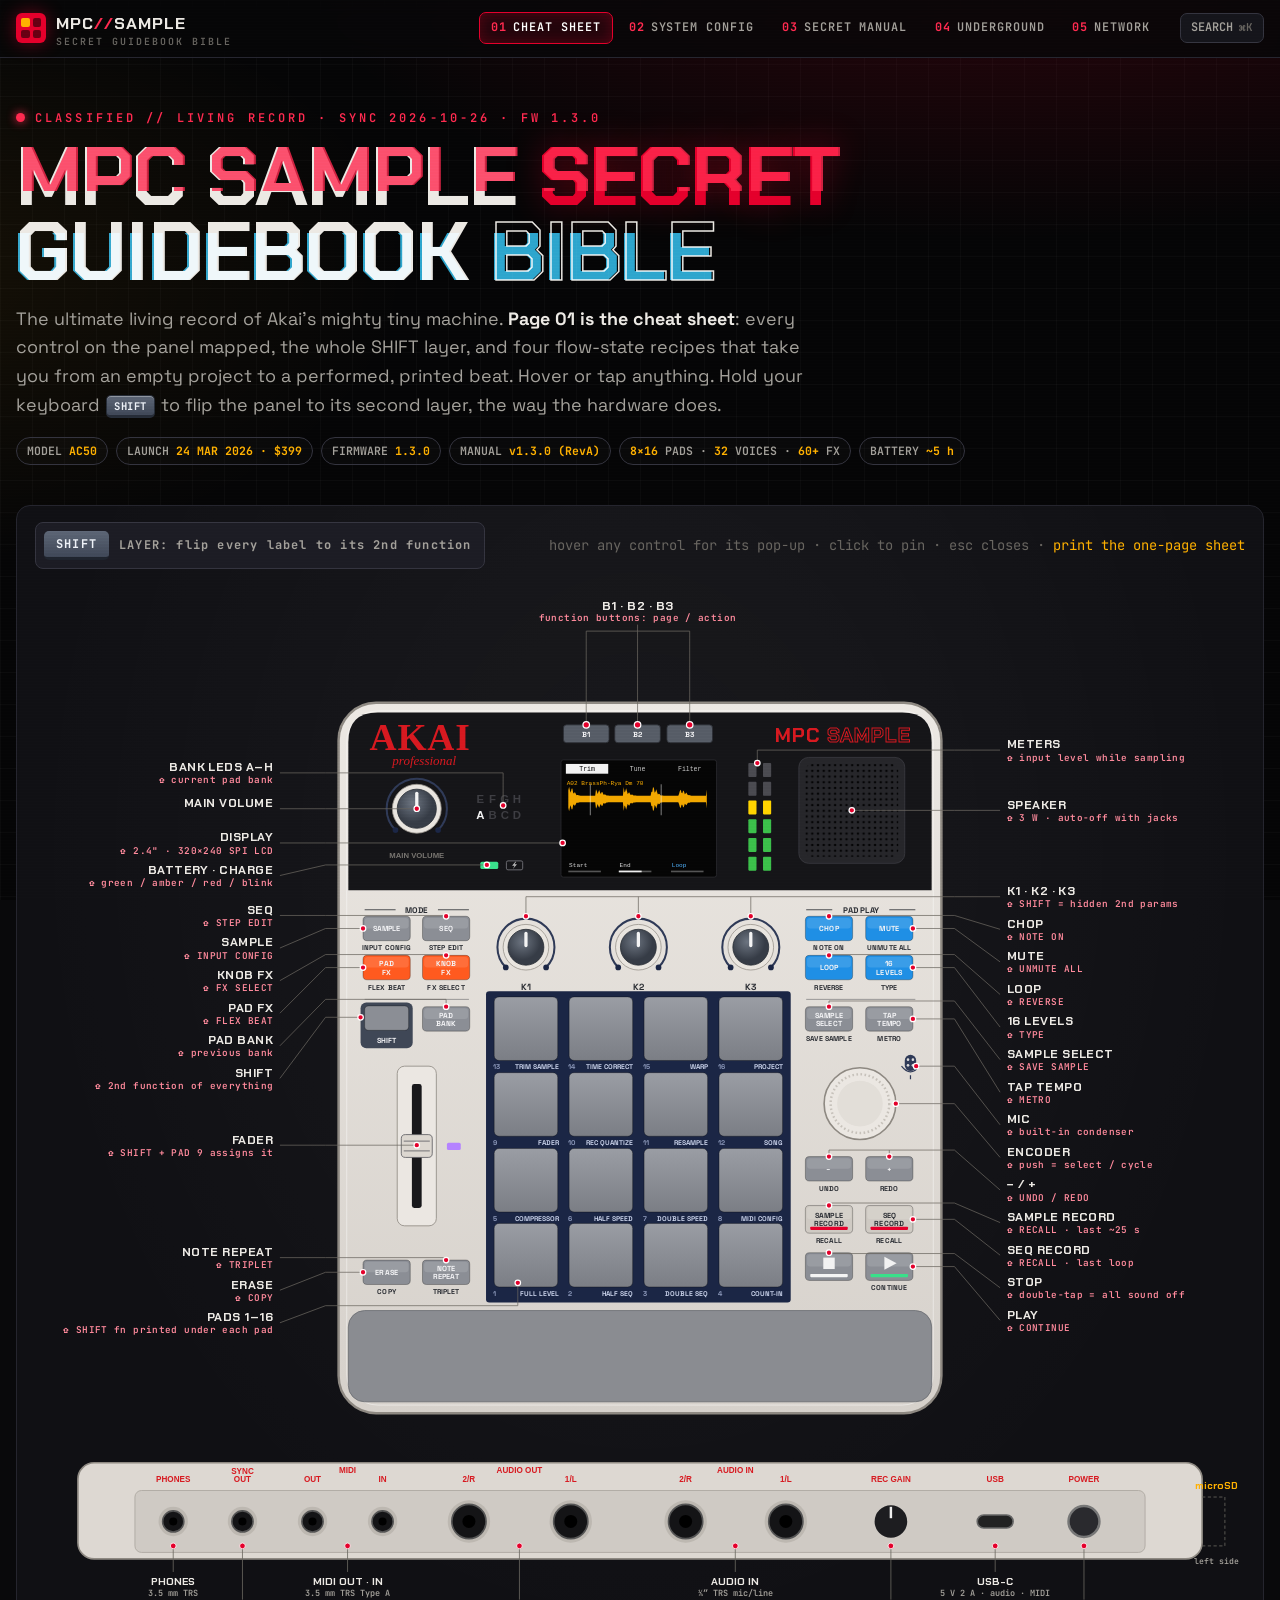
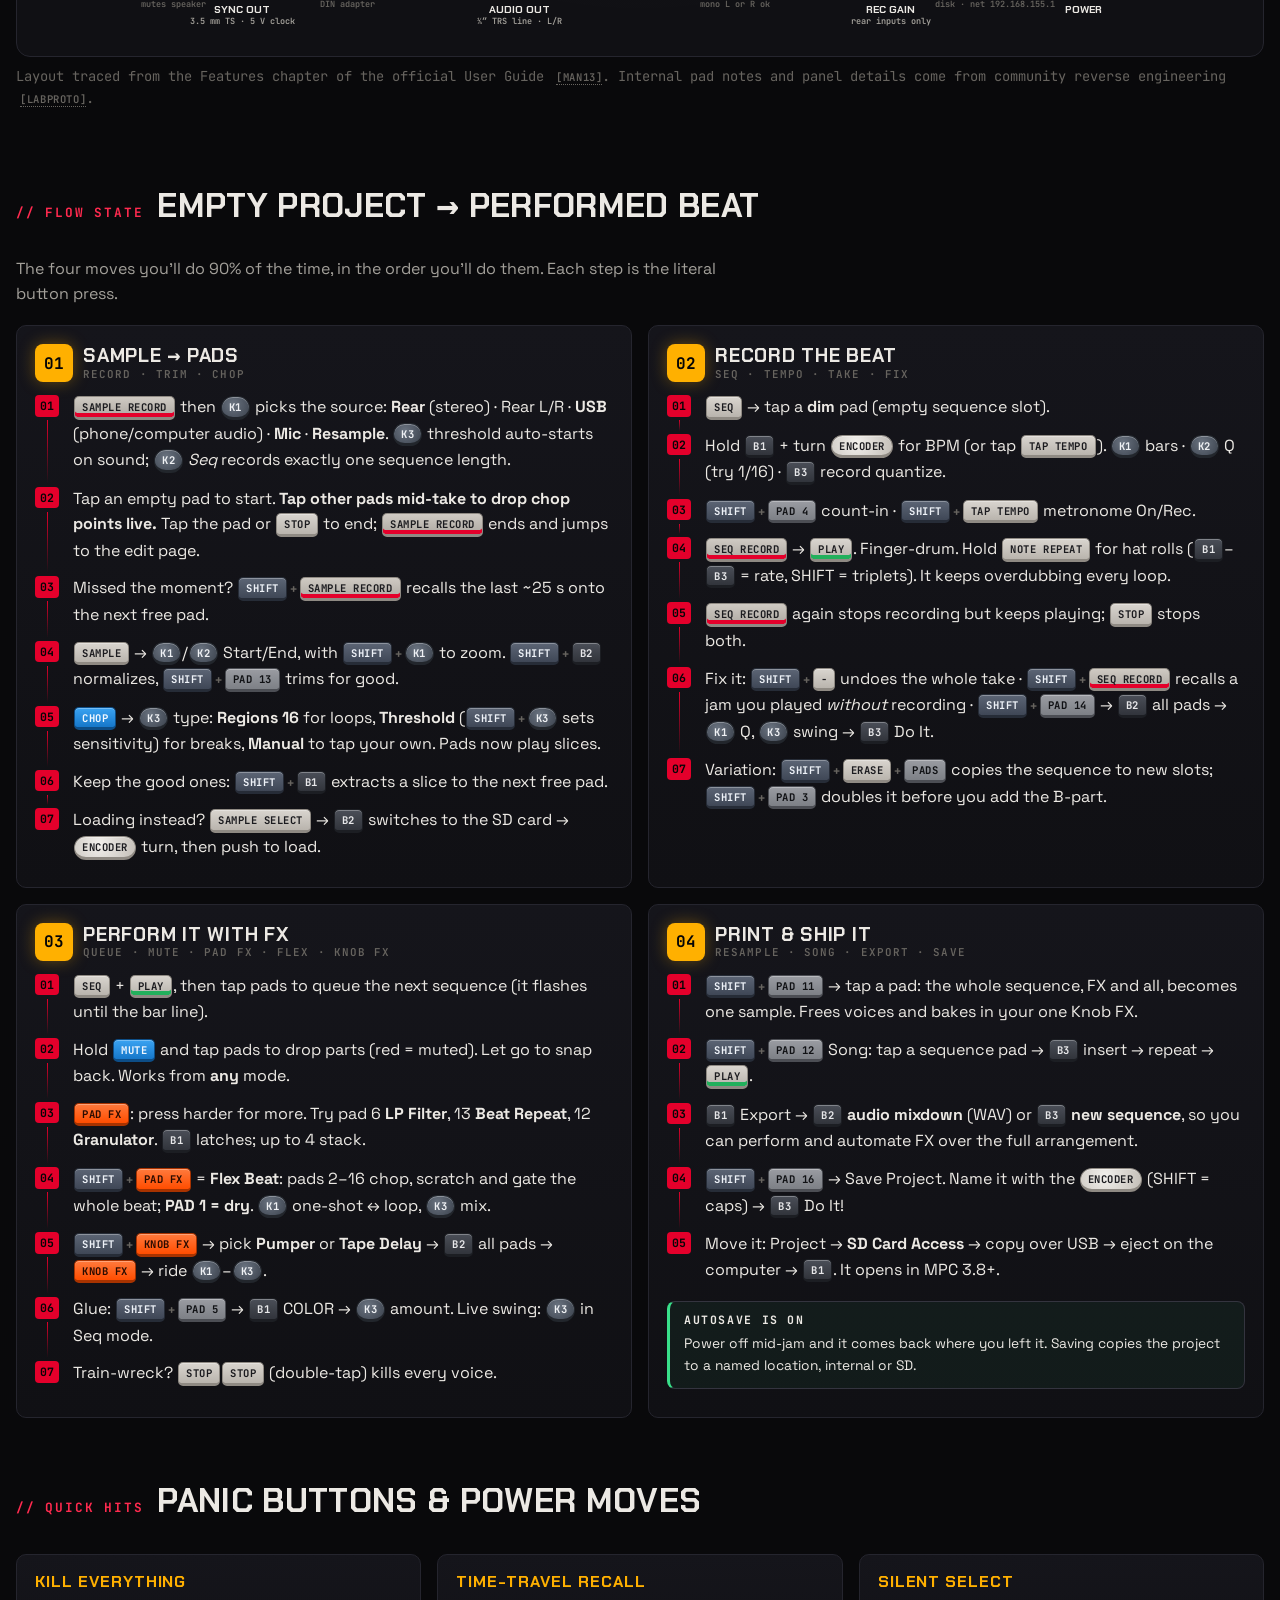
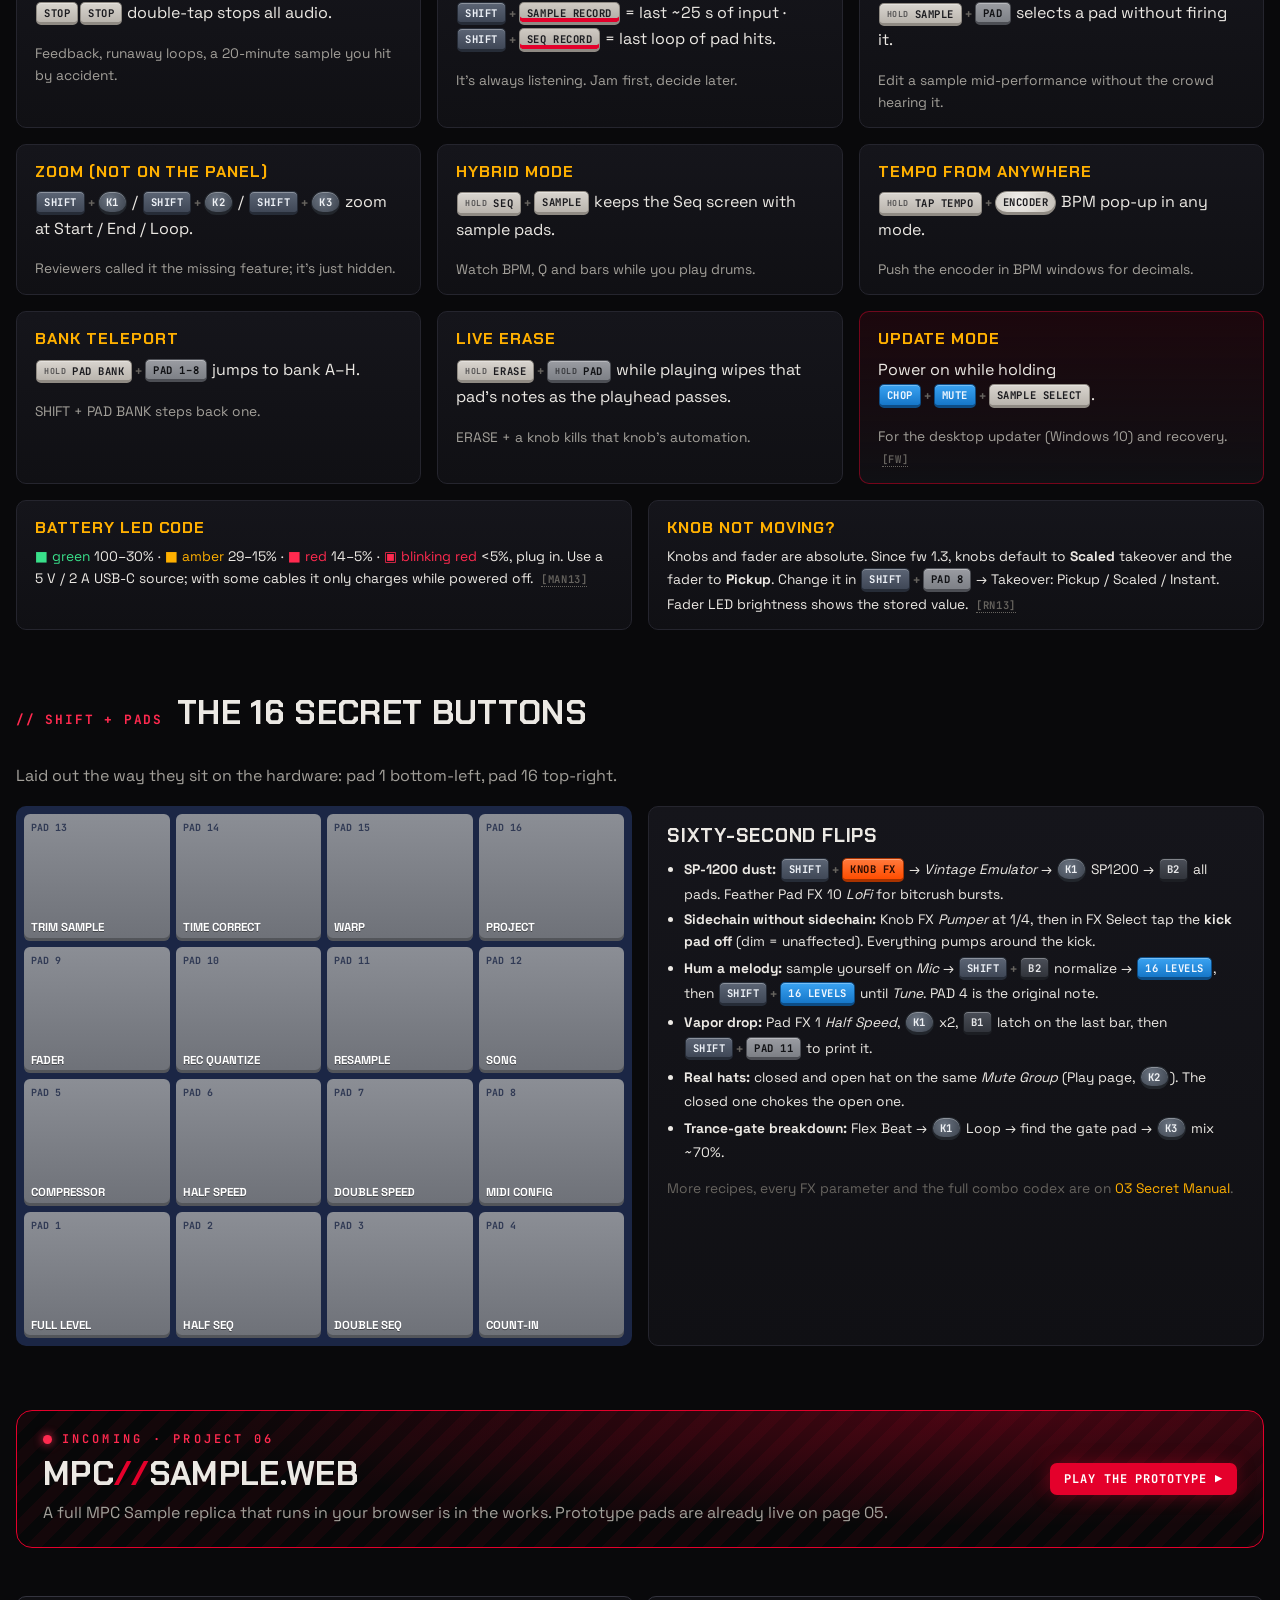
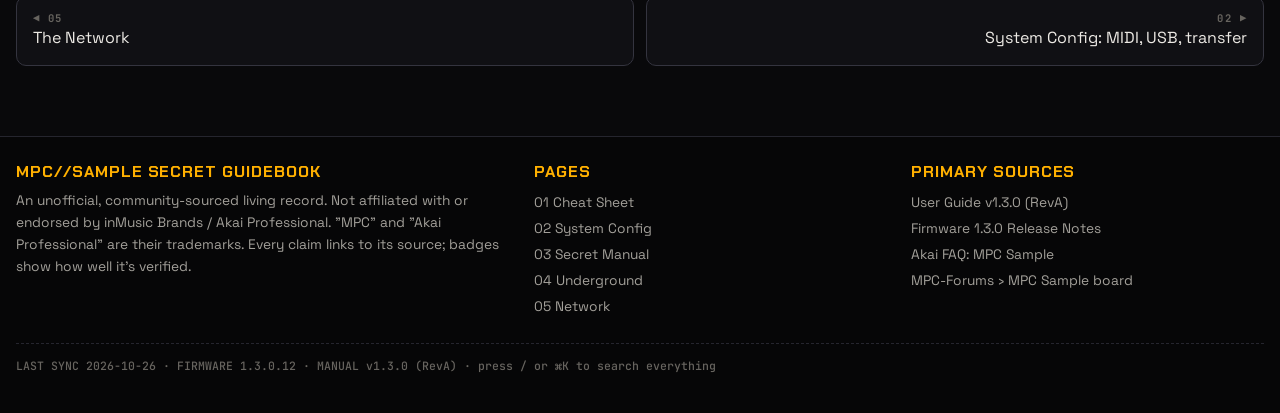
==== index.html @ 54c80c8d "MPC Sample Secret Guidebook Bible: initial publish Five-page static site (cheat sheet, system config" ====
<!doctype html>
<html lang="en">
<head>
<meta charset="utf-8">
<meta name="viewport" content="width=device-width, initial-scale=1">
<title>MPC Sample Secret Guidebook</title>
<meta name="description" content="The MPC Sample Secret Guidebook Bible: a one-page cheat sheet with every control mapped, flow-state recipes and the SHIFT layer.">
<link rel="preconnect" href="https://fonts.googleapis.com">
<link rel="preconnect" href="https://fonts.gstatic.com" crossorigin>
<link href="https://fonts.googleapis.com/css2?family=Chakra+Petch:wght@500;600;700&family=JetBrains+Mono:wght@400;500;600;700&family=Space+Grotesk:wght@400;500;600;700&display=swap" rel="stylesheet">
<link rel="stylesheet" href="assets/mpc.css">
<link rel="icon" href="data:image/svg+xml,%3Csvg xmlns='http://www.w3.org/2000/svg' viewBox='0 0 32 32'%3E%3Crect width='32' height='32' rx='6' fill='%23e4002b'/%3E%3Crect x='6' y='6' width='9' height='9' rx='2' fill='%23ffb000'/%3E%3Crect x='17' y='6' width='9' height='9' rx='2' fill='%23111'/%3E%3Crect x='6' y='17' width='9' height='9' rx='2' fill='%23111'/%3E%3Crect x='17' y='17' width='9' height='9' rx='2' fill='%23111'/%3E%3C/svg%3E">
<script src="assets/data.js" defer></script>
<script src="assets/mpc.js" defer></script>
<script src="assets/panel.js" defer></script>
</head>
<body>
<header class="topbar">
  <div class="topbar-in">
    <a class="brand" href="index.html"><span class="brand-mark"><i></i><i></i><i></i><i></i></span><span><b>MPC<span>//</span>SAMPLE</b><small>SECRET GUIDEBOOK BIBLE</small></span></a>
    <nav class="nav" aria-label="Guidebook pages">
      <a href="index.html"><b>01</b>Cheat Sheet</a>
      <a href="setup.html"><b>02</b>System Config</a>
      <a href="deep.html"><b>03</b>Secret Manual</a>
      <a href="hacks.html"><b>04</b>Underground</a>
      <a href="sources.html"><b>05</b>Network</a>
    </nav>
    <button class="tb-btn" type="button" data-open-search>SEARCH<kbd>⌘K</kbd></button>
    <button class="tb-btn menu-btn" type="button" aria-expanded="false">MENU</button>
  </div>
</header>

<main class="wrap">
  <section class="hero">
    <div class="kicker"><span class="blink"></span>CLASSIFIED // LIVING RECORD · SYNC <span data-sync="date"></span> · FW <span data-sync="fw"></span></div>
    <h1 class="title glitch" data-text="MPC SAMPLE SECRET GUIDEBOOK BIBLE">MPC Sample <span class="r">Secret</span><br>Guidebook <span class="o">Bible</span></h1>
    <p class="lede">The ultimate living record of Akai's mighty tiny machine. <strong>Page 01 is the cheat sheet</strong>: every control on the panel mapped, the whole SHIFT layer, and four flow-state recipes that take you from an empty project to a performed, printed beat. Hover or tap anything. Hold your keyboard <kbd class="k shift">SHIFT</kbd> to flip the panel to its second layer, the way the hardware does.</p>
    <div class="meta-row">
      <span class="chip">MODEL <b>AC50</b></span>
      <span class="chip">LAUNCH <b>24 MAR 2026 · $399</b></span>
      <span class="chip">FIRMWARE <b data-sync="fw"></b></span>
      <span class="chip">MANUAL <b data-sync="manual"></b></span>
      <span class="chip"><b>8×16</b> PADS · <b>32</b> VOICES · <b>60+</b> FX</span>
      <span class="chip">BATTERY <b>~5 h</b></span>
    </div>
  </section>

  <section id="panel" class="section" style="padding-top:12px" data-search="Top panel diagram">
    <div class="panel-shell">
      <div class="panel-tools">
        <button class="shift-toggle" id="shift-toggle" type="button" aria-pressed="false"><span class="cap">SHIFT</span>LAYER: flip every label to its 2nd function</button>
        <span class="faint small mono">hover any control for its pop-up · click to pin · esc closes · <a href="#" onclick="window.print();return false;">print the one-page sheet</a></span>
      </div>
      <div class="panel-stage" id="panel-stage">
        <div id="panel-host" aria-live="off"></div>
        <div class="panel-pop" id="panel-pop" role="dialog" aria-label="Control details" aria-hidden="true"></div>
      </div>
      <div id="rear" data-search="Rear panel jacks">
        <div id="rear-host"></div>
      </div>
    </div>
    <p class="faint small mono" style="margin-top:8px">Layout traced from the Features chapter of the official User Guide <a class="src" data-s="man13"></a>. Internal pad notes and panel details come from community reverse engineering <a class="src" data-s="labproto"></a>.</p>
  </section>

  <section id="flow" class="section">
    <div class="section-head"><span class="idx">// FLOW STATE</span><h2 data-decrypt>Empty project → performed beat</h2>
      <p>The four moves you'll do 90% of the time, in the order you'll do them. Each step is the literal button press.</p></div>
    <div class="grid g2">
      <article class="card rv">
        <div class="recipe-head"><span class="glyph">01</span><div><h3>Sample → pads</h3><small>RECORD · TRIM · CHOP</small></div></div>
        <ol class="flow">
          <li><kbd class="k">SAMPLE RECORD</kbd> then <kbd class="k">K1</kbd> picks the source: <b>Rear</b> (stereo) · Rear L/R · <b>USB</b> (phone/computer audio) · <b>Mic</b> · <b>Resample</b>. <kbd class="k">K3</kbd> threshold auto-starts on sound; <kbd class="k">K2</kbd> <i>Seq</i> records exactly one sequence length.</li>
          <li>Tap an empty pad to start. <b>Tap other pads mid-take to drop chop points live.</b> Tap the pad or <kbd class="k">STOP</kbd> to end; <kbd class="k">SAMPLE RECORD</kbd> ends and jumps to the edit page.</li>
          <li>Missed the moment? <span data-keys="SHIFT + SAMPLE RECORD"></span> recalls the last ~25 s onto the next free pad.</li>
          <li><kbd class="k">SAMPLE</kbd> → <kbd class="k">K1</kbd>/<kbd class="k">K2</kbd> Start/End, with <span data-keys="SHIFT + K1"></span> to zoom. <span data-keys="SHIFT + B2"></span> normalizes, <span data-keys="SHIFT + PAD 13"></span> trims for good.</li>
          <li><kbd class="k">CHOP</kbd> → <kbd class="k">K3</kbd> type: <b>Regions 16</b> for loops, <b>Threshold</b> (<span data-keys="SHIFT + K3"></span> sets sensitivity) for breaks, <b>Manual</b> to tap your own. Pads now play slices.</li>
          <li>Keep the good ones: <span data-keys="SHIFT + B1"></span> extracts a slice to the next free pad.</li>
          <li>Loading instead? <kbd class="k">SAMPLE SELECT</kbd> → <kbd class="k">B2</kbd> switches to the SD card → <kbd class="k">ENCODER</kbd> turn, then push to load.</li>
        </ol>
      </article>
      <article class="card rv">
        <div class="recipe-head"><span class="glyph">02</span><div><h3>Record the beat</h3><small>SEQ · TEMPO · TAKE · FIX</small></div></div>
        <ol class="flow">
          <li><kbd class="k">SEQ</kbd> → tap a <b>dim</b> pad (empty sequence slot).</li>
          <li>Hold <kbd class="k">B1</kbd> + turn <kbd class="k">ENCODER</kbd> for BPM (or tap <kbd class="k">TAP TEMPO</kbd>). <kbd class="k">K1</kbd> bars · <kbd class="k">K2</kbd> Q (try 1/16) · <kbd class="k">B3</kbd> record quantize.</li>
          <li><span data-keys="SHIFT + PAD 4"></span> count-in · <span data-keys="SHIFT + TAP TEMPO"></span> metronome On/Rec.</li>
          <li><kbd class="k">SEQ RECORD</kbd> → <kbd class="k">PLAY</kbd>. Finger-drum. Hold <kbd class="k">NOTE REPEAT</kbd> for hat rolls (<kbd class="k">B1</kbd>–<kbd class="k">B3</kbd> = rate, SHIFT = triplets). It keeps overdubbing every loop.</li>
          <li><kbd class="k">SEQ RECORD</kbd> again stops recording but keeps playing; <kbd class="k">STOP</kbd> stops both.</li>
          <li>Fix it: <span data-keys="SHIFT + −"></span> undoes the whole take · <span data-keys="SHIFT + SEQ RECORD"></span> recalls a jam you played <i>without</i> recording · <span data-keys="SHIFT + PAD 14"></span> → <kbd class="k">B2</kbd> all pads → <kbd class="k">K1</kbd> Q, <kbd class="k">K3</kbd> swing → <kbd class="k">B3</kbd> Do It.</li>
          <li>Variation: <span data-keys="SHIFT + ERASE + PADS"></span> copies the sequence to new slots; <span data-keys="SHIFT + PAD 3"></span> doubles it before you add the B-part.</li>
        </ol>
      </article>
      <article class="card rv">
        <div class="recipe-head"><span class="glyph">03</span><div><h3>Perform it with FX</h3><small>QUEUE · MUTE · PAD FX · FLEX · KNOB FX</small></div></div>
        <ol class="flow">
          <li><kbd class="k">SEQ</kbd> + <kbd class="k">PLAY</kbd>, then tap pads to queue the next sequence (it flashes until the bar line).</li>
          <li>Hold <kbd class="k">MUTE</kbd> and tap pads to drop parts (red = muted). Let go to snap back. Works from <b>any</b> mode.</li>
          <li><kbd class="k">PAD FX</kbd>: press harder for more. Try pad 6 <b>LP Filter</b>, 13 <b>Beat Repeat</b>, 12 <b>Granulator</b>. <kbd class="k">B1</kbd> latches; up to 4 stack.</li>
          <li><span data-keys="SHIFT + PAD FX"></span> = <b>Flex Beat</b>: pads 2–16 chop, scratch and gate the whole beat; <b>PAD 1 = dry</b>. <kbd class="k">K1</kbd> one-shot ↔ loop, <kbd class="k">K3</kbd> mix.</li>
          <li><span data-keys="SHIFT + KNOB FX"></span> → pick <b>Pumper</b> or <b>Tape Delay</b> → <kbd class="k">B2</kbd> all pads → <kbd class="k">KNOB FX</kbd> → ride <kbd class="k">K1</kbd>–<kbd class="k">K3</kbd>.</li>
          <li>Glue: <span data-keys="SHIFT + PAD 5"></span> → <kbd class="k">B1</kbd> COLOR → <kbd class="k">K3</kbd> amount. Live swing: <kbd class="k">K3</kbd> in Seq mode.</li>
          <li>Train-wreck? <kbd class="k">STOP</kbd><kbd class="k">STOP</kbd> (double-tap) kills every voice.</li>
        </ol>
      </article>
      <article class="card rv">
        <div class="recipe-head"><span class="glyph">04</span><div><h3>Print &amp; ship it</h3><small>RESAMPLE · SONG · EXPORT · SAVE</small></div></div>
        <ol class="flow">
          <li><span data-keys="SHIFT + PAD 11"></span> → tap a pad: the whole sequence, FX and all, becomes one sample. Frees voices and bakes in your one Knob FX.</li>
          <li><span data-keys="SHIFT + PAD 12"></span> Song: tap a sequence pad → <kbd class="k">B3</kbd> insert → repeat → <kbd class="k">PLAY</kbd>.</li>
          <li><kbd class="k">B1</kbd> Export → <kbd class="k">B2</kbd> <b>audio mixdown</b> (WAV) or <kbd class="k">B3</kbd> <b>new sequence</b>, so you can perform and automate FX over the full arrangement.</li>
          <li><span data-keys="SHIFT + PAD 16"></span> → Save Project. Name it with the <kbd class="k">ENCODER</kbd> (SHIFT = caps) → <kbd class="k">B3</kbd> Do It!</li>
          <li>Move it: Project → <b>SD Card Access</b> → copy over USB → eject on the computer → <kbd class="k">B1</kbd>. It opens in MPC 3.8+.</li>
        </ol>
        <div class="callout ok small" style="margin-top:6px"><b>Autosave is on</b>Power off mid-jam and it comes back where you left it. Saving copies the project to a named location, internal or SD.</div>
      </article>
    </div>
  </section>

  <section id="quick" class="section">
    <div class="section-head"><span class="idx">// QUICK HITS</span><h2 data-decrypt>Panic buttons &amp; power moves</h2></div>
    <div class="grid g3">
      <div class="card rv"><h4>Kill everything</h4><p><kbd class="k">STOP</kbd><kbd class="k">STOP</kbd> double-tap stops all audio.</p><p class="small muted">Feedback, runaway loops, a 20-minute sample you hit by accident.</p></div>
      <div class="card rv"><h4>Time-travel recall</h4><p><span data-keys="SHIFT + SAMPLE RECORD"></span> = last ~25 s of input · <span data-keys="SHIFT + SEQ RECORD"></span> = last loop of pad hits.</p><p class="small muted">It's always listening. Jam first, decide later.</p></div>
      <div class="card rv"><h4>Silent select</h4><p><span data-keys="hold:SAMPLE + PAD"></span> selects a pad without firing it.</p><p class="small muted">Edit a sample mid-performance without the crowd hearing it.</p></div>
      <div class="card rv"><h4>Zoom (not on the panel)</h4><p><span data-keys="SHIFT + K1"></span> / <span data-keys="SHIFT + K2"></span> / <span data-keys="SHIFT + K3"></span> zoom at Start / End / Loop.</p><p class="small muted">Reviewers called it the missing feature; it's just hidden.</p></div>
      <div class="card rv"><h4>Hybrid mode</h4><p><span data-keys="hold:SEQ + SAMPLE"></span> keeps the Seq screen with sample pads.</p><p class="small muted">Watch BPM, Q and bars while you play drums.</p></div>
      <div class="card rv"><h4>Tempo from anywhere</h4><p><span data-keys="hold:TAP TEMPO + ENCODER"></span> BPM pop-up in any mode.</p><p class="small muted">Push the encoder in BPM windows for decimals.</p></div>
      <div class="card rv"><h4>Bank teleport</h4><p><span data-keys="hold:PAD BANK + PAD 1–8"></span> jumps to bank A–H.</p><p class="small muted">SHIFT + PAD BANK steps back one.</p></div>
      <div class="card rv"><h4>Live erase</h4><p><span data-keys="hold:ERASE + hold:PAD"></span> while playing wipes that pad's notes as the playhead passes.</p><p class="small muted">ERASE + a knob kills that knob's automation.</p></div>
      <div class="card rv red"><h4>Update mode</h4><p>Power on while holding <span data-keys="CHOP + MUTE + SAMPLE SELECT"></span>.</p><p class="small muted">For the desktop updater (Windows 10) and recovery. <a class="src" data-s="fw"></a></p></div>
    </div>
    <div class="grid g2" style="margin-top:16px">
      <div class="card rv">
        <h4>Battery LED code</h4>
        <p class="small"><span style="color:var(--green)">■ green</span> 100–30% · <span style="color:var(--amber)">■ amber</span> 29–15% · <span style="color:var(--red-2)">■ red</span> 14–5% · <span style="color:var(--red-2)">▣ blinking red</span> &lt;5%, plug in. Use a 5 V / 2 A USB-C source; with some cables it only charges while powered off. <a class="src" data-s="man13"></a></p>
      </div>
      <div class="card rv">
        <h4>Knob not moving?</h4>
        <p class="small">Knobs and fader are absolute. Since fw 1.3, knobs default to <b>Scaled</b> takeover and the fader to <b>Pickup</b>. Change it in <span data-keys="SHIFT + PAD 8"></span> → Takeover: Pickup / Scaled / Instant. Fader LED brightness shows the stored value. <a class="src" data-s="rn13"></a></p>
      </div>
    </div>
  </section>

  <section id="shiftpads" class="section">
    <div class="section-head"><span class="idx">// SHIFT + PADS</span><h2 data-decrypt>The 16 secret buttons</h2><p>Laid out the way they sit on the hardware: pad 1 bottom-left, pad 16 top-right.</p></div>
    <div class="grid g2">
      <div class="padgrid rv" id="shiftgrid"></div>
      <div class="card rv">
        <h3>Sixty-second flips</h3>
        <ul class="small">
          <li><b>SP-1200 dust:</b> <span data-keys="SHIFT + KNOB FX"></span> → <i>Vintage Emulator</i> → <kbd class="k">K1</kbd> SP1200 → <kbd class="k">B2</kbd> all pads. Feather Pad FX 10 <i>LoFi</i> for bitcrush bursts.</li>
          <li><b>Sidechain without sidechain:</b> Knob FX <i>Pumper</i> at 1/4, then in FX Select tap the <b>kick pad off</b> (dim = unaffected). Everything pumps around the kick.</li>
          <li><b>Hum a melody:</b> sample yourself on <i>Mic</i> → <span data-keys="SHIFT + B2"></span> normalize → <kbd class="k">16 LEVELS</kbd>, then <span data-keys="SHIFT + 16 LEVELS"></span> until <i>Tune</i>. PAD 4 is the original note.</li>
          <li><b>Vapor drop:</b> Pad FX 1 <i>Half Speed</i>, <kbd class="k">K1</kbd> x2, <kbd class="k">B1</kbd> latch on the last bar, then <span data-keys="SHIFT + PAD 11"></span> to print it.</li>
          <li><b>Real hats:</b> closed and open hat on the same <i>Mute Group</i> (Play page, <kbd class="k">K2</kbd>). The closed one chokes the open one.</li>
          <li><b>Trance-gate breakdown:</b> Flex Beat → <kbd class="k">K1</kbd> Loop → find the gate pad → <kbd class="k">K3</kbd> mix ~70%.</li>
        </ul>
        <p class="small faint">More recipes, every FX parameter and the full combo codex are on <a href="deep.html">03 Secret Manual</a>.</p>
      </div>
    </div>
  </section>

  <section class="section no-print" id="replica">
    <a class="teaser" href="sources.html#teaser" style="display:block;color:inherit;text-shadow:none">
      <div class="teaser-in" style="grid-template-columns:minmax(0,1fr) auto;padding:22px 26px">
        <div>
          <div class="kicker"><span class="blink"></span>INCOMING · PROJECT 06</div>
          <h2 style="margin:10px 0 6px">MPC<span style="color:var(--red)">//</span>SAMPLE.WEB</h2>
          <p class="muted" style="margin:0">A full MPC Sample replica that runs in your browser is in the works. Prototype pads are already live on page 05.</p>
        </div>
        <span class="btn">Play the prototype ▶</span>
      </div>
    </a>
  </section>

  <nav class="pager no-print" aria-label="Next page">
    <a href="sources.html"><small>◀ 05</small>The Network</a>
    <a class="next" href="setup.html"><small>02 ▶</small>System Config: MIDI, USB, transfer</a>
  </nav>
</main>

<footer class="foot">
  <div class="foot-in">
    <div><h4>MPC//SAMPLE SECRET GUIDEBOOK</h4><p>An unofficial, community-sourced living record. Not affiliated with or endorsed by inMusic Brands / Akai Professional. "MPC" and "Akai Professional" are their trademarks. Every claim links to its source; badges show how well it's verified.</p></div>
    <div><h4>Pages</h4><a href="index.html">01 Cheat Sheet</a><a href="setup.html">02 System Config</a><a href="deep.html">03 Secret Manual</a><a href="hacks.html">04 Underground</a><a href="sources.html">05 Network</a></div>
    <div><h4>Primary sources</h4><a data-href="man13"></a><a data-href="rn13"></a><a data-href="faq"></a><a data-href="forum"></a></div>
    <div class="fine">LAST SYNC <span data-sync="date"></span> · FIRMWARE <span data-sync="build"></span> · MANUAL <span data-sync="manual"></span> · press / or ⌘K to search everything</div>
  </div>
</footer>
<script>
  document.addEventListener("DOMContentLoaded", function () {
    var g = document.getElementById("shiftgrid"), order = [13,14,15,16,9,10,11,12,5,6,7,8,1,2,3,4];
    g.innerHTML = order.map(function (n) { return "<div><b>PAD " + n + "</b><span>" + MPC.SHIFT_PADS[n - 1] + "</span></div>"; }).join("");
  });
</script>
</body>
</html>
---- assets/mpc.css ----
/* MPC SAMPLE // SECRET GUIDEBOOK BIBLE — shared design system
   darkweb terminal x Akai red / pad amber. No build step. */

:root {
  --void: #050506;
  --bg: #09090b;
  --panel: #101014;
  --panel-2: #15151b;
  --panel-3: #1c1c24;
  --line: #25252e;
  --line-2: #34343f;
  --ink: #ece9e4;
  --ink-dim: #a3a09a;
  --ink-faint: #67645f;
  --red: #e4002b;
  --red-2: #ff2a4f;
  --red-glow: rgba(228, 0, 43, .42);
  --amber: #ffb000;
  --amber-glow: rgba(255, 176, 0, .35);
  --orange: #ff5a1f;
  --blue: #1f8fe5;
  --green: #39e08a;
  --violet: #b583ff;
  --chassis: #e3dfda;
  --chassis-2: #cfcac4;
  --navy: #1b2645;
  --mono: "JetBrains Mono", ui-monospace, "SF Mono", Menlo, Consolas, monospace;
  --sans: "Space Grotesk", system-ui, -apple-system, "Segoe UI", sans-serif;
  --display: "Chakra Petch", "Space Grotesk", system-ui, sans-serif;
  --radius: 10px;
  --max: 1440px;
  color-scheme: dark;
}

* { box-sizing: border-box; }
html { scroll-behavior: smooth; scroll-padding-top: 84px; }
body {
  margin: 0;
  background: var(--bg);
  color: var(--ink);
  font: 16px/1.6 var(--sans);
  -webkit-font-smoothing: antialiased;
  overflow-x: hidden;
}
body::before { /* red bloom + grid */
  content: ""; position: fixed; inset: 0; z-index: -2; pointer-events: none;
  background:
    radial-gradient(1200px 520px at 78% -8%, rgba(228,0,43,.18), transparent 60%),
    radial-gradient(900px 500px at -10% 30%, rgba(255,176,0,.07), transparent 60%),
    linear-gradient(rgba(255,255,255,.025) 1px, transparent 1px) 0 0/ 100% 32px,
    linear-gradient(90deg, rgba(255,255,255,.025) 1px, transparent 1px) 0 0/ 32px 100%,
    var(--void);
}
body::after { /* CRT scanlines */
  content: ""; position: fixed; inset: 0; z-index: 90; pointer-events: none;
  background: repeating-linear-gradient(to bottom, rgba(255,255,255,.028) 0 1px, transparent 1px 3px);
  mix-blend-mode: overlay;
}
::selection { background: var(--red); color: #fff; }
a { color: var(--amber); text-decoration: none; }
a:hover { color: #fff; text-shadow: 0 0 12px var(--amber-glow); }
img, svg { max-width: 100%; }
code, kbd, pre, samp { font-family: var(--mono); }
code { font-size: .88em; background: rgba(255,255,255,.06); border: 1px solid var(--line); padding: .05em .4em; border-radius: 5px; color: #ffd27a; }
h1, h2, h3, h4 { font-family: var(--display); line-height: 1.15; margin: 0 0 .5em; letter-spacing: .01em; }
h2 { font-size: clamp(1.6rem, 2.6vw, 2.3rem); text-transform: uppercase; }
h3 { font-size: 1.2rem; text-transform: uppercase; letter-spacing: .04em; }
h4 { font-size: 1rem; color: var(--amber); text-transform: uppercase; letter-spacing: .06em; }
p { margin: 0 0 1em; }
ul, ol { padding-left: 1.2em; margin: 0 0 1em; }
li { margin: .25em 0; }
hr { border: 0; border-top: 1px dashed var(--line-2); margin: 2.5rem 0; }
.sr-only { position: absolute; width: 1px; height: 1px; overflow: hidden; clip: rect(0 0 0 0); white-space: nowrap; }

/* ---------- top bar ---------- */
.topbar {
  position: sticky; top: 0; z-index: 50;
  background: rgba(7,7,9,.86); backdrop-filter: blur(10px) saturate(140%);
  border-bottom: 1px solid var(--line);
}
.topbar-in { max-width: var(--max); margin: 0 auto; display: flex; align-items: center; gap: 18px; padding: 10px 16px; }
.brand { display: flex; align-items: center; gap: 10px; color: var(--ink); white-space: nowrap; }
.brand:hover { color: var(--ink); text-shadow: none; }
.brand-mark { width: 30px; height: 30px; border-radius: 6px; background: var(--red); display: grid; grid-template: repeat(2,1fr)/repeat(2,1fr); gap: 3px; padding: 5px; box-shadow: 0 0 18px var(--red-glow); }
.brand-mark i { background: rgba(0,0,0,.55); border-radius: 2px; }
.brand-mark i:nth-child(1) { background: var(--amber); }
.brand b { font-family: var(--display); font-size: 1.05rem; letter-spacing: .06em; }
.brand b span { color: var(--red-2); }
.brand small { display: block; font: 600 .62rem/1 var(--mono); color: var(--ink-faint); letter-spacing: .2em; }
.nav { display: flex; gap: 4px; margin-left: auto; }
.nav a {
  font: 600 .74rem/1 var(--mono); letter-spacing: .08em; text-transform: uppercase;
  color: var(--ink-dim); padding: 9px 11px; border: 1px solid transparent; border-radius: 7px;
}
.nav a b { color: var(--red-2); margin-right: 6px; }
.nav a:hover { color: var(--ink); border-color: var(--line-2); text-shadow: none; }
.nav a[aria-current="page"] { color: #fff; border-color: var(--red); background: rgba(228,0,43,.12); box-shadow: inset 0 0 14px rgba(228,0,43,.25); }
.tb-btn {
  font: 600 .74rem/1 var(--mono); color: var(--ink-dim); background: var(--panel-2);
  border: 1px solid var(--line-2); border-radius: 7px; padding: 8px 10px; cursor: pointer; white-space: nowrap;
}
.tb-btn:hover { color: #fff; border-color: var(--amber); }
.tb-btn kbd { font-size: .68rem; color: var(--ink-faint); margin-left: 6px; }
.menu-btn { display: none; }

/* ---------- layout ---------- */
.wrap { max-width: var(--max); margin: 0 auto; padding: 0 16px; }
.section { padding: 56px 0 8px; }
.section-head { display: flex; align-items: baseline; gap: 14px; flex-wrap: wrap; margin-bottom: 18px; }
.section-head .idx { font: 700 .8rem/1 var(--mono); color: var(--red-2); letter-spacing: .14em; }
.section-head p { color: var(--ink-dim); margin: 0; flex-basis: 100%; max-width: 75ch; }
.grid { display: grid; gap: 16px; }
.g2 { grid-template-columns: repeat(2, minmax(0,1fr)); }
.g3 { grid-template-columns: repeat(3, minmax(0,1fr)); }
.g4 { grid-template-columns: repeat(4, minmax(0,1fr)); }
.with-toc { display: grid; grid-template-columns: 230px minmax(0,1fr); gap: 32px; }
.toc { position: sticky; top: 84px; align-self: start; max-height: calc(100vh - 100px); overflow: auto; padding: 14px 0; border-right: 1px solid var(--line); }
.toc b { font: 700 .7rem/1 var(--mono); color: var(--ink-faint); letter-spacing: .18em; display: block; margin: 0 0 10px; }
.toc a { display: block; font: 500 .8rem/1.3 var(--mono); color: var(--ink-dim); padding: 6px 12px 6px 0; border-left: 2px solid transparent; padding-left: 10px; }
.toc a:hover, .toc a.on { color: var(--amber); border-left-color: var(--amber); text-shadow: none; }

/* ---------- hero ---------- */
.hero { padding: 54px 0 28px; position: relative; }
.kicker { font: 600 .75rem/1 var(--mono); letter-spacing: .26em; color: var(--red-2); text-transform: uppercase; display: flex; gap: 10px; align-items: center; flex-wrap: wrap; }
.kicker .blink { width: 9px; height: 9px; background: var(--red-2); border-radius: 50%; box-shadow: 0 0 10px var(--red-2); animation: blink 1.2s steps(2) infinite; }
@keyframes blink { 50% { opacity: .15; } }
.title {
  font-family: var(--display); font-weight: 700; text-transform: uppercase;
  font-size: clamp(2.3rem, 6.4vw, 5.6rem); line-height: .92; margin: 16px 0 14px; letter-spacing: -.01em;
  position: relative; display: inline-block;
}
.title .r { color: var(--red); text-shadow: 0 0 34px var(--red-glow); }
.title .o { -webkit-text-stroke: 1.5px var(--ink); color: transparent; }
.glitch { position: relative; }
.glitch::before, .glitch::after {
  content: attr(data-text); position: absolute; inset: 0; pointer-events: none; opacity: .8;
}
.glitch::before { color: var(--red-2); transform: translate(2px,0); clip-path: inset(0 0 66% 0); animation: gl1 4.2s infinite steps(1); }
.glitch::after { color: #3cf; transform: translate(-2px,0); clip-path: inset(62% 0 0 0); animation: gl2 3.7s infinite steps(1); mix-blend-mode: screen; }
@keyframes gl1 { 0%,92%,100% { transform: translate(0); clip-path: inset(0 0 100% 0); } 93% { transform: translate(3px,-1px); clip-path: inset(10% 0 60% 0); } 95% { transform: translate(-3px,1px); clip-path: inset(40% 0 30% 0); } 97% { transform: translate(2px,0); clip-path: inset(70% 0 5% 0); } }
@keyframes gl2 { 0%,88%,100% { transform: translate(0); clip-path: inset(100% 0 0 0); } 89% { transform: translate(-3px,1px); clip-path: inset(55% 0 20% 0); } 91% { transform: translate(3px,-2px); clip-path: inset(5% 0 75% 0); } }
.lede { font-size: clamp(1.02rem, 1.4vw, 1.2rem); color: var(--ink-dim); max-width: 72ch; }
.lede strong { color: var(--ink); }
.meta-row { display: flex; flex-wrap: wrap; gap: 8px; margin-top: 18px; }
.chip { font: 600 .72rem/1 var(--mono); padding: 7px 10px; border-radius: 999px; border: 1px solid var(--line-2); color: var(--ink-dim); background: rgba(255,255,255,.02); }
.chip b { color: var(--amber); font-weight: 700; }

/* ---------- cards / terminal ---------- */
.card {
  background: linear-gradient(180deg, var(--panel-2), var(--panel));
  border: 1px solid var(--line); border-radius: var(--radius); padding: 18px 18px 14px; position: relative; min-width: 0;
}
.card::before { content: ""; position: absolute; left: -1px; top: 14px; bottom: 14px; width: 2px; background: var(--red); opacity: 0; transition: opacity .2s; }
.card:hover::before { opacity: 1; }
.card h3 { display: flex; align-items: center; gap: 10px; flex-wrap: wrap; }
.card .num { font: 700 .7rem/1 var(--mono); color: var(--void); background: var(--amber); padding: 4px 6px; border-radius: 4px; }
.card p:last-child, .card ul:last-child, .card ol:last-child { margin-bottom: 0; }
.card.red { border-color: rgba(228,0,43,.45); background: linear-gradient(180deg, rgba(228,0,43,.09), var(--panel)); }
.card.amber { border-color: rgba(255,176,0,.35); }
.card.green { border-color: rgba(57,224,138,.35); }
.muted { color: var(--ink-dim); }
.faint { color: var(--ink-faint); }
.small { font-size: .86rem; }
.mono { font-family: var(--mono); }

.term { background: #050607; border: 1px solid var(--line-2); border-radius: var(--radius); overflow: hidden; box-shadow: 0 0 0 1px rgba(57,224,138,.05), 0 20px 50px rgba(0,0,0,.45); }
.term-bar { display: flex; align-items: center; gap: 6px; padding: 8px 12px; background: #0e0f12; border-bottom: 1px solid var(--line); font: 600 .7rem/1 var(--mono); color: var(--ink-faint); letter-spacing: .1em; }
.term-bar i { width: 10px; height: 10px; border-radius: 50%; background: #2a2a32; }
.term-bar i:first-child { background: var(--red); }
.term-bar span { margin-left: 8px; }
.term pre { margin: 0; border: 0; border-radius: 0; background: transparent; }

pre {
  position: relative; background: #060708; border: 1px solid var(--line); border-radius: 8px;
  padding: 14px 16px; overflow: auto; font-size: .82rem; line-height: 1.55; color: #c7f5d8; margin: 0 0 1em;
}
pre .c { color: var(--ink-faint); }
pre .p { color: var(--red-2); user-select: none; }
.copy {
  position: absolute; top: 8px; right: 8px; font: 600 .66rem/1 var(--mono); letter-spacing: .1em;
  background: var(--panel-3); color: var(--ink-dim); border: 1px solid var(--line-2); border-radius: 6px; padding: 6px 8px; cursor: pointer; opacity: .75;
}
.copy:hover { opacity: 1; color: #fff; border-color: var(--green); }
.copy.ok { color: var(--green); border-color: var(--green); }

/* ---------- badges & sources ---------- */
.badge { display: inline-flex; align-items: center; gap: 5px; font: 700 .6rem/1 var(--mono); letter-spacing: .12em; text-transform: uppercase; padding: 4px 7px; border-radius: 4px; border: 1px solid; vertical-align: middle; white-space: nowrap; }
.b-official { color: var(--amber); border-color: rgba(255,176,0,.5); background: rgba(255,176,0,.08); }
.b-verified { color: var(--green); border-color: rgba(57,224,138,.5); background: rgba(57,224,138,.08); }
.b-community { color: #7cc4ff; border-color: rgba(124,196,255,.45); background: rgba(31,143,229,.1); }
.b-experimental { color: var(--red-2); border-color: rgba(255,42,79,.55); background: rgba(228,0,43,.1); }
.b-conflict { color: var(--violet); border-color: rgba(181,131,255,.5); background: rgba(181,131,255,.08); }
.b-new { color: var(--void); background: var(--amber); border-color: var(--amber); }
.src { font: 600 .66rem/1 var(--mono); letter-spacing: .06em; color: var(--ink-faint); border-bottom: 1px dotted var(--ink-faint); margin-left: 4px; white-space: nowrap; }
.src:hover { color: var(--amber); border-color: var(--amber); }
.src::before { content: "["; } .src::after { content: "]"; }
.legend { display: flex; flex-wrap: wrap; gap: 10px 16px; align-items: center; font-size: .82rem; color: var(--ink-dim); }

/* ---------- keycaps ---------- */
kbd.k {
  display: inline-flex; align-items: center; justify-content: center; gap: 3px;
  font: 700 .66rem/1 var(--mono); letter-spacing: .05em; text-transform: uppercase; white-space: nowrap;
  min-width: 1.9em; padding: 5px 7px 4px; margin: 1px 1px; border-radius: 5px;
  color: #1b1b1f; background: linear-gradient(#d9d5cf, #b9b4ad); border: 1px solid #8f8a83; border-bottom-width: 3px;
  box-shadow: 0 1px 0 rgba(255,255,255,.3) inset; vertical-align: 1px;
}
kbd.k.shift { background: linear-gradient(#5c6575, #3f4756); color: #eef2f8; border-color: #262c37; }
kbd.k.pad { background: linear-gradient(#9a9ca2, #7d8086); color: #101114; border-color: #4c4e54; }
kbd.k.fx { background: linear-gradient(#ff7a3d, #ff4d00); color: #2a0b00; border-color: #a83300; }
kbd.k.play { background: linear-gradient(#3aa3f2, #1677c9); color: #f2f8ff; border-color: #0d4d86; }
kbd.k.rec { background: linear-gradient(#cfcac3, #aea9a2); border-color: #8f8a83; box-shadow: inset 0 -4px 0 var(--red); }
kbd.k.go { box-shadow: inset 0 -4px 0 #22b05c; }
kbd.k.fn { background: linear-gradient(#4b4f58, #31343b); color: #e8e8ea; border-color: #1c1e23; }
kbd.k.knob { border-radius: 999px; background: radial-gradient(circle at 40% 35%, #6a7380, #3b424d); color: #f0f2f5; border-color: #22262c; }
kbd.k.enc { border-radius: 999px; background: radial-gradient(circle at 40% 35%, #f2f0ec, #c3beb7); border-color: #8f8a83; }
kbd.k.hold::before { content: "HOLD"; font-size: .52rem; opacity: .65; margin-right: 3px; }
.plus { font: 700 .75rem var(--mono); color: var(--ink-faint); margin: 0 2px; }
.combo { white-space: nowrap; }

/* ---------- tables ---------- */
.tbl-wrap { overflow-x: auto; border: 1px solid var(--line); border-radius: var(--radius); background: var(--panel); margin: 0 0 1.2em; }
table.data { border-collapse: collapse; width: 100%; font-size: .88rem; }
table.data th, table.data td { text-align: left; padding: 10px 12px; border-bottom: 1px solid var(--line); vertical-align: top; }
table.data th { font: 700 .68rem/1.2 var(--mono); text-transform: uppercase; letter-spacing: .12em; color: var(--ink-faint); background: var(--panel-2); position: sticky; top: 0; }
table.data tr:last-child td { border-bottom: 0; }
table.data tr:hover td { background: rgba(255,176,0,.035); }
table.data td.n { font-family: var(--mono); color: var(--amber); white-space: nowrap; }
table.data td code { white-space: nowrap; }

/* ---------- steps (flow recipes) ---------- */
.flow { counter-reset: s; list-style: none; padding: 0; margin: 0; }
.flow > li { counter-increment: s; position: relative; padding: 0 0 12px 38px; margin: 0; }
.flow > li::before { content: counter(s, decimal-leading-zero); position: absolute; left: 0; top: 1px; font: 700 .72rem/1 var(--mono); color: var(--void); background: var(--red); padding: 5px 5px; border-radius: 4px; }
.flow > li::after { content: ""; position: absolute; left: 12px; top: 26px; bottom: 2px; width: 1px; background: linear-gradient(var(--red), transparent); }
.flow > li:last-child::after { display: none; }
.recipe-head { display: flex; align-items: center; gap: 10px; margin-bottom: 12px; }
.recipe-head .glyph { width: 38px; height: 38px; border-radius: 8px; display: grid; place-items: center; font: 700 1rem var(--mono); color: var(--void); background: var(--amber); box-shadow: 0 0 16px var(--amber-glow); flex: none; }
.recipe-head h3 { margin: 0; }
.recipe-head small { display: block; font: 600 .68rem/1.2 var(--mono); color: var(--ink-faint); letter-spacing: .1em; }

/* ---------- callouts ---------- */
.callout { border: 1px solid var(--line-2); border-left: 3px solid var(--amber); background: rgba(255,176,0,.05); padding: 12px 14px; border-radius: 8px; margin: 0 0 1em; }
.callout.danger { border-left-color: var(--red); background: rgba(228,0,43,.07); }
.callout.ok { border-left-color: var(--green); background: rgba(57,224,138,.05); }
.callout.info { border-left-color: var(--blue); background: rgba(31,143,229,.06); }
.callout > b:first-child { font: 700 .72rem/1 var(--mono); letter-spacing: .14em; text-transform: uppercase; display: block; margin-bottom: 6px; }
.risk { display: inline-flex; gap: 3px; vertical-align: middle; margin-left: 6px; }
.risk i { width: 8px; height: 12px; border-radius: 2px; background: var(--line-2); }
.risk[data-l="1"] i:nth-child(-n+1), .risk[data-l="2"] i:nth-child(-n+2) { background: var(--green); }
.risk[data-l="3"] i:nth-child(-n+3) { background: var(--amber); }
.risk[data-l="4"] i:nth-child(-n+4), .risk[data-l="5"] i:nth-child(-n+5) { background: var(--red-2); }

/* ---------- facts strip ---------- */
.facts { display: grid; grid-template-columns: repeat(auto-fit, minmax(150px, 1fr)); gap: 1px; background: var(--line); border: 1px solid var(--line); border-radius: var(--radius); overflow: hidden; }
.fact { background: var(--panel); padding: 14px; }
.fact b { display: block; font: 700 1.35rem/1.1 var(--display); color: var(--ink); }
.fact span { font: 600 .66rem/1.3 var(--mono); color: var(--ink-faint); letter-spacing: .12em; text-transform: uppercase; }

/* ---------- panel diagram ---------- */
.panel-shell { background: radial-gradient(ellipse at 50% 30%, rgba(255,255,255,.04), transparent 70%), var(--panel); border: 1px solid var(--line); border-radius: 14px; padding: 12px; position: relative; }
.panel-tools { display: flex; flex-wrap: wrap; gap: 10px; align-items: center; justify-content: space-between; padding: 4px 6px 10px; }
.shift-toggle {
  display: inline-flex; align-items: center; gap: 10px; cursor: pointer; user-select: none;
  font: 700 .75rem/1 var(--mono); letter-spacing: .1em; color: var(--ink-dim);
  background: var(--panel-3); border: 1px solid var(--line-2); padding: 8px 12px 8px 8px; border-radius: 8px;
}
.shift-toggle .cap { padding: 7px 12px; border-radius: 5px; background: linear-gradient(#5c6575, #3f4756); color: #eef2f8; border-bottom: 3px solid #1f242d; }
.shift-toggle[aria-pressed="true"] { color: #fff; border-color: var(--red); box-shadow: 0 0 18px var(--red-glow); }
.shift-toggle[aria-pressed="true"] .cap { background: linear-gradient(#ff4a63, #c4001f); border-bottom-color: #6d0011; }
#panel-svg { width: 100%; height: auto; display: block; }
#panel-svg .ctl { cursor: pointer; }
#panel-svg .ctl:hover .body, #panel-svg .ctl.hot .body { filter: drop-shadow(0 0 6px rgba(255,176,0,.9)); }
#panel-svg .lead { fill: none; stroke: #6b6860; stroke-width: 1.2; opacity: .75; transition: stroke .15s, opacity .15s; }
#panel-svg .dot { fill: var(--red); stroke: #fff; stroke-width: 1.5; }
#panel-svg .lbl { cursor: pointer; }
#panel-svg .lbl .t1 { font: 700 15px var(--display); fill: var(--ink); letter-spacing: .04em; }
#panel-svg .lbl .t2 { font: 600 11.5px var(--mono); fill: var(--ink-faint); letter-spacing: .04em; }
#panel-svg .lbl .t2.has { fill: #ff8a9c; }
#panel-svg .grp.hot .lead { stroke: var(--amber); opacity: 1; stroke-width: 2; }
#panel-svg .grp.hot .lbl .t1 { fill: var(--amber); }
#panel-svg .legend-txt { font: 700 8.6px var(--sans); fill: #2a2d33; letter-spacing: .02em; }
#panel-svg .pad-txt { font: 700 8.4px var(--sans); fill: #c9d2ea; }
#panel-svg .pad-num { font: 700 8.4px var(--sans); fill: #8f9bbd; }
#panel-svg .btn-txt { font: 700 9px var(--sans); fill: #f4f4f6; letter-spacing: .02em; }
#panel-svg .btn-txt.dark { fill: #2a2d33; }
body.shift-on #panel-svg .lbl .t1 { fill: var(--ink-faint); }
body.shift-on #panel-svg .lbl .t2 { fill: var(--ink-faint); }
body.shift-on #panel-svg .lbl .t2.has { fill: #ff4a63; font-size: 14px; font-weight: 700; }
body.shift-on #panel-svg .shift-legend { fill: #e4002b !important; }
body.shift-on #panel-svg .pad-txt { fill: #ff6b81; }
body.shift-on #panel-svg .shift-cap rect { fill: #e4002b; }
.panel-stage { position: relative; }
.panel-pop {
  position: absolute; left: 0; top: 0; z-index: 6; width: min(380px, calc(100% - 16px));
  display: grid; grid-template-columns: auto minmax(0, 1fr); gap: 6px 14px; align-items: start;
  background: rgba(6, 7, 9, .96); backdrop-filter: blur(6px);
  border: 1px solid var(--amber); border-radius: 12px; padding: 14px 16px 12px;
  box-shadow: 0 22px 60px rgba(0,0,0,.65), 0 0 28px rgba(255,176,0,.16);
  opacity: 0; visibility: hidden; transform: translateY(6px) scale(.98); transform-origin: top left;
  transition: opacity .12s ease, transform .12s ease, visibility 0s linear .12s;
  pointer-events: none;
}
.panel-pop.show { opacity: 1; visibility: visible; transform: none; transition: opacity .12s ease, transform .12s ease; }
.panel-pop.pinned { pointer-events: auto; border-color: var(--red-2); box-shadow: 0 22px 60px rgba(0,0,0,.7), 0 0 30px rgba(228,0,43,.3); }
.panel-pop::before { content: ""; position: absolute; inset: 0 0 auto; height: 2px; border-radius: 12px 12px 0 0; background: linear-gradient(90deg, var(--red), var(--amber)); }
.panel-pop .pi-name { font: 700 1.1rem/1.1 var(--display); color: var(--amber); grid-column: 1 / -1; display: flex; gap: 10px; align-items: center; flex-wrap: wrap; padding-right: 28px; }
.panel-pop .pi-k { font: 700 .64rem/1.8 var(--mono); color: var(--ink-faint); letter-spacing: .14em; text-transform: uppercase; }
.panel-pop .pi-v { font-size: .88rem; line-height: 1.5; min-width: 0; }
.panel-pop .pi-hint { grid-column: 1 / -1; font: 600 .62rem/1.4 var(--mono); color: var(--ink-faint); letter-spacing: .1em; border-top: 1px dashed var(--line-2); padding-top: 8px; margin-top: 2px; }
.panel-pop .pi-x { position: absolute; top: 9px; right: 9px; width: 26px; height: 26px; border-radius: 6px; border: 1px solid var(--line-2); background: var(--panel-3); color: var(--ink-dim); font: 700 .8rem/1 var(--mono); cursor: pointer; display: none; }
.panel-pop.pinned .pi-x { display: block; }
.panel-pop .pi-x:hover { color: #fff; border-color: var(--red-2); }
.rear-svg { width: 100%; height: auto; display: block; margin-top: 8px; }

.padgrid { display: grid; grid-template-columns: repeat(4, 1fr); gap: 6px; background: var(--navy); padding: 8px; border-radius: 10px; }
.padgrid > div { aspect-ratio: 1.15; background: linear-gradient(#8b8e95, #6e7178); border-radius: 6px; padding: 7px; display: flex; flex-direction: column; justify-content: space-between; color: #0d0e11; font: 700 .7rem/1.1 var(--sans); box-shadow: inset 0 -3px 0 rgba(0,0,0,.25); }
.padgrid > div b { font: 700 .62rem var(--mono); color: #1b2645; opacity: .8; }
.padgrid > div span { color: #fff; text-shadow: 0 1px 0 rgba(0,0,0,.4); font-size: .72rem; text-transform: uppercase; }
.padgrid > div:hover { background: linear-gradient(#ffc34d, #ff9d00); }

/* ---------- search modal ---------- */
.search-ov { position: fixed; inset: 0; z-index: 100; background: rgba(0,0,0,.7); backdrop-filter: blur(4px); display: none; align-items: flex-start; justify-content: center; padding: 10vh 16px 16px; }
.search-ov.open { display: flex; }
.search-box { width: min(760px, 100%); background: #0b0b0e; border: 1px solid var(--red); border-radius: 12px; box-shadow: 0 0 60px rgba(228,0,43,.3); overflow: hidden; }
.search-box input { width: 100%; background: transparent; border: 0; border-bottom: 1px solid var(--line); color: var(--ink); font: 500 1.05rem var(--mono); padding: 16px 18px; outline: none; }
.search-box input::placeholder { color: var(--ink-faint); }
.search-res { max-height: 60vh; overflow: auto; padding: 6px; }
.search-res a { display: grid; grid-template-columns: minmax(0, 1fr) auto; gap: 4px 12px; padding: 10px 12px; border-radius: 8px; color: var(--ink); border: 1px solid transparent; }
.search-res a .sr-t { font-weight: 600; }
.search-res a .sr-c { grid-column: 1 / -1; font-size: .8rem; color: var(--ink-dim); }
.search-res a .sr-p { font: 600 .64rem var(--mono); color: var(--ink-faint); letter-spacing: .1em; text-transform: uppercase; }
.search-res a.sel, .search-res a:hover { background: rgba(228,0,43,.12); border-color: rgba(228,0,43,.4); text-shadow: none; }
.search-foot { font: 600 .66rem var(--mono); color: var(--ink-faint); padding: 8px 14px; border-top: 1px solid var(--line); letter-spacing: .08em; }

/* ---------- codex filter ---------- */
.filters { display: flex; flex-wrap: wrap; gap: 6px; margin: 0 0 12px; }
.filters button { font: 600 .7rem/1 var(--mono); letter-spacing: .06em; color: var(--ink-dim); background: var(--panel-2); border: 1px solid var(--line-2); padding: 8px 10px; border-radius: 999px; cursor: pointer; }
.filters button[aria-pressed="true"] { color: var(--void); background: var(--amber); border-color: var(--amber); }
.filter-input { width: 100%; max-width: 420px; background: var(--panel-2); border: 1px solid var(--line-2); color: var(--ink); border-radius: 8px; padding: 10px 12px; font: 500 .9rem var(--mono); margin-bottom: 10px; }
.filter-input:focus { outline: none; border-color: var(--amber); }

/* ---------- link lists ---------- */
.links { list-style: none; padding: 0; margin: 0; display: grid; gap: 8px; }
.links li { margin: 0; }
.links a.ln { display: grid; grid-template-columns: auto minmax(0, 1fr); gap: 2px 12px; align-items: start; padding: 12px 14px; border: 1px solid var(--line); border-radius: 9px; background: var(--panel); color: var(--ink); }
.links a.ln:hover { border-color: var(--amber); text-shadow: none; background: var(--panel-2); }
.links a.ln .ic { grid-row: span 2; width: 34px; height: 34px; border-radius: 7px; display: grid; place-items: center; font: 700 .7rem var(--mono); color: var(--void); background: var(--ink-dim); }
.links a.ln b { font-weight: 600; overflow-wrap: anywhere; }
.links a.ln span { font-size: .84rem; color: var(--ink-dim); }
.links a.ln .ic.gh { background: #e6e6e6; } .links a.ln .ic.yt { background: var(--red); color: #fff; }
.links a.ln .ic.fo { background: var(--amber); } .links a.ln .ic.of { background: var(--red); color: #fff; }
.links a.ln .ic.pr { background: var(--blue); color: #fff; } .links a.ln .ic.to { background: var(--green); }
.url { font: 500 .72rem var(--mono); color: var(--ink-faint); overflow-wrap: anywhere; }

/* ---------- board diagram ---------- */
.board svg { width: 100%; height: auto; display: block; }
.board .chip-r { fill: #0c0d10; stroke: var(--line-2); stroke-width: 1.5; }
.board .chip-r.core { stroke: var(--red); stroke-width: 2; filter: drop-shadow(0 0 10px rgba(228,0,43,.5)); }
.board .bus { stroke: #3d3d48; stroke-width: 2; fill: none; stroke-dasharray: 6 5; animation: flow 1.6s linear infinite; }
.board .bus.hot { stroke: var(--amber); }
@keyframes flow { to { stroke-dashoffset: -22; } }
.board .ct { font: 700 13px var(--display); fill: var(--ink); }
.board .cs { font: 500 10.5px var(--mono); fill: var(--ink-dim); }
.board .bl { font: 600 9.5px var(--mono); fill: var(--amber); }

/* ---------- tools ---------- */
.tool { background: #07080a; border: 1px solid var(--line-2); border-radius: 12px; padding: 16px; }
.tool label { font: 700 .66rem/1 var(--mono); color: var(--ink-faint); letter-spacing: .14em; text-transform: uppercase; display: block; margin: 0 0 6px; }
.tool select, .tool input[type="text"], .tool input[type="number"] { background: var(--panel-2); color: var(--ink); border: 1px solid var(--line-2); border-radius: 7px; padding: 8px 10px; font: 500 .85rem var(--mono); }
.tool input[type="color"] { width: 54px; height: 36px; border: 1px solid var(--line-2); border-radius: 7px; background: var(--panel-2); padding: 2px; }
.btn { font: 700 .75rem/1 var(--mono); letter-spacing: .08em; text-transform: uppercase; color: #fff; background: var(--red); border: 0; border-radius: 7px; padding: 10px 14px; cursor: pointer; box-shadow: 0 0 18px rgba(228,0,43,.35); }
.btn:hover { background: var(--red-2); }
.btn.ghost { background: transparent; border: 1px solid var(--line-2); color: var(--ink-dim); box-shadow: none; }
.btn.ghost:hover { color: #fff; border-color: var(--amber); }
.btn:disabled { opacity: .45; cursor: not-allowed; }
.log { background: #030304; border: 1px solid var(--line); border-radius: 8px; height: 170px; overflow: auto; padding: 10px; font: 500 .74rem/1.5 var(--mono); color: #9ef0bf; margin: 0; }
.mini-pads { display: grid; grid-template-columns: repeat(4, 1fr); gap: 6px; background: var(--navy); padding: 8px; border-radius: 10px; max-width: 360px; }
.mini-pads button { aspect-ratio: 1; border: 0; border-radius: 7px; background: linear-gradient(#8b8e95, #6e7178); color: #101114; font: 700 .7rem var(--mono); cursor: pointer; box-shadow: inset 0 -3px 0 rgba(0,0,0,.25); touch-action: manipulation; }
.mini-pads button.hit { background: linear-gradient(#ffd166, #ff9d00); box-shadow: 0 0 18px var(--amber-glow); }
.mini-pads button.sel { outline: 2px solid var(--red-2); outline-offset: 1px; }
.mini-pads button span { display: block; font-size: .56rem; opacity: .75; }

/* ---------- teaser ---------- */
.teaser { position: relative; border: 1px solid var(--red); border-radius: 16px; overflow: hidden; background: radial-gradient(ellipse at 80% 0%, rgba(228,0,43,.28), transparent 60%), #070708; }
.teaser::before { content: ""; position: absolute; inset: 0; background: repeating-linear-gradient(-45deg, rgba(228,0,43,.06) 0 12px, transparent 12px 24px); pointer-events: none; }
.teaser-in { position: relative; display: grid; grid-template-columns: minmax(0, 1.1fr) minmax(0, .9fr); gap: 28px; padding: 28px; align-items: center; }
.redact { background: var(--ink); color: var(--ink); border-radius: 2px; padding: 0 .2em; }
.redact:hover { background: transparent; color: var(--red-2); }
.countdown { font: 700 clamp(1.4rem, 3vw, 2.2rem)/1 var(--mono); color: var(--red-2); letter-spacing: .08em; text-shadow: 0 0 18px var(--red-glow); }
.lcd { background: #0b0f0c; border: 1px solid #22302a; border-radius: 8px; padding: 10px 12px; font: 600 .78rem/1.5 var(--mono); color: var(--amber); min-height: 64px; }

/* ---------- footer ---------- */
.foot { margin-top: 70px; border-top: 1px solid var(--line); background: #060607; }
.foot-in { max-width: var(--max); margin: 0 auto; padding: 26px 16px 40px; display: grid; grid-template-columns: 1.4fr 1fr 1fr; gap: 24px; font-size: .86rem; color: var(--ink-dim); }
.foot h4 { margin-bottom: 8px; }
.foot a { display: block; color: var(--ink-dim); padding: 2px 0; }
.foot a:hover { color: var(--amber); }
.foot .fine { grid-column: 1 / -1; font: 500 .72rem var(--mono); color: var(--ink-faint); border-top: 1px dashed var(--line); padding-top: 14px; }
.pager { display: flex; justify-content: space-between; gap: 12px; margin-top: 40px; flex-wrap: wrap; }
.pager a { flex: 1 1 260px; border: 1px solid var(--line-2); border-radius: 10px; padding: 14px 16px; color: var(--ink); background: var(--panel); }
.pager a:hover { border-color: var(--red); text-shadow: none; }
.pager a small { display: block; font: 700 .66rem var(--mono); color: var(--ink-faint); letter-spacing: .14em; }
.pager a.next { text-align: right; }

/* ---------- reveal ---------- */
.rv { opacity: 0; transform: translateY(14px); transition: opacity .6s ease, transform .6s ease; }
.rv.in { opacity: 1; transform: none; }

/* ---------- responsive ---------- */
@media (max-width: 1100px) {
  .g4 { grid-template-columns: repeat(2, minmax(0,1fr)); }
  .with-toc { grid-template-columns: minmax(0,1fr); }
  .toc { display: none; }
  .teaser-in { grid-template-columns: minmax(0,1fr); }
}
@media (max-width: 900px) {
  .nav { display: none; position: absolute; top: 100%; left: 0; right: 0; flex-direction: column; background: #08080a; border-bottom: 1px solid var(--line); padding: 10px 16px; }
  .nav.open { display: flex; }
  .menu-btn { display: inline-block; margin-left: auto; }
  .g2, .g3 { grid-template-columns: minmax(0,1fr); }
  .foot-in { grid-template-columns: minmax(0,1fr); }
  .brand small { display: none; }
}
@media (max-width: 560px) {
  .g4 { grid-template-columns: minmax(0,1fr); }
  .tb-btn kbd { display: none; }
  .panel-pop { grid-template-columns: minmax(0,1fr); gap: 2px; }
}
@media (prefers-reduced-motion: reduce) {
  *, *::before, *::after { animation: none !important; transition: none !important; }
  .rv { opacity: 1; transform: none; }
  html { scroll-behavior: auto; }
}

/* ---------- print: the one-page cheat sheet ---------- */
@media print {
  @page { size: landscape; margin: 8mm; }
  :root { --ink: #111; --ink-dim: #333; --ink-faint: #555; --line: #bbb; --line-2: #999; --panel: #fff; --panel-2: #fff; --panel-3: #eee; }
  body { background: #fff; color: #111; font-size: 9pt; }
  body::before, body::after, .topbar, .foot, .pager, .no-print, .panel-tools, .search-ov, .panel-pop { display: none !important; }
  .rv { opacity: 1 !important; transform: none !important; }
  .wrap { max-width: none; padding: 0; }
  .hero { padding: 0 0 4mm; }
  .title { font-size: 22pt; margin: 0; }
  .title .o { -webkit-text-stroke: 0; color: #111; }
  .glitch::before, .glitch::after, .lede, .meta-row { display: none; }
  .section { padding: 3mm 0 0; break-inside: avoid; }
  .card, .panel-shell, .tbl-wrap, .term { background: #fff !important; border-color: #999 !important; box-shadow: none !important; }
  .card { padding: 2.5mm; }
  .print-grid { display: grid !important; grid-template-columns: 1.15fr .85fr; gap: 4mm; }
  .print-break { break-before: page; }
  #panel-svg .lbl .t1 { fill: #111 !important; }
  #panel-svg .lbl .t2 { fill: #555 !important; }
  #panel-svg .lbl .t2.has { fill: #c4001f !important; }
  #panel-svg .lead { stroke: #777 !important; }
  a { color: #111; }
  .src { display: none; }
  pre { background: #f6f6f6; color: #111; }
}

/* secondary links under a card (links can't nest inside the card link) */
.links .alt { display: flex; flex-wrap: wrap; gap: 4px; padding: 6px 0 0 58px; }
.links .alt .src { margin-left: 0; }
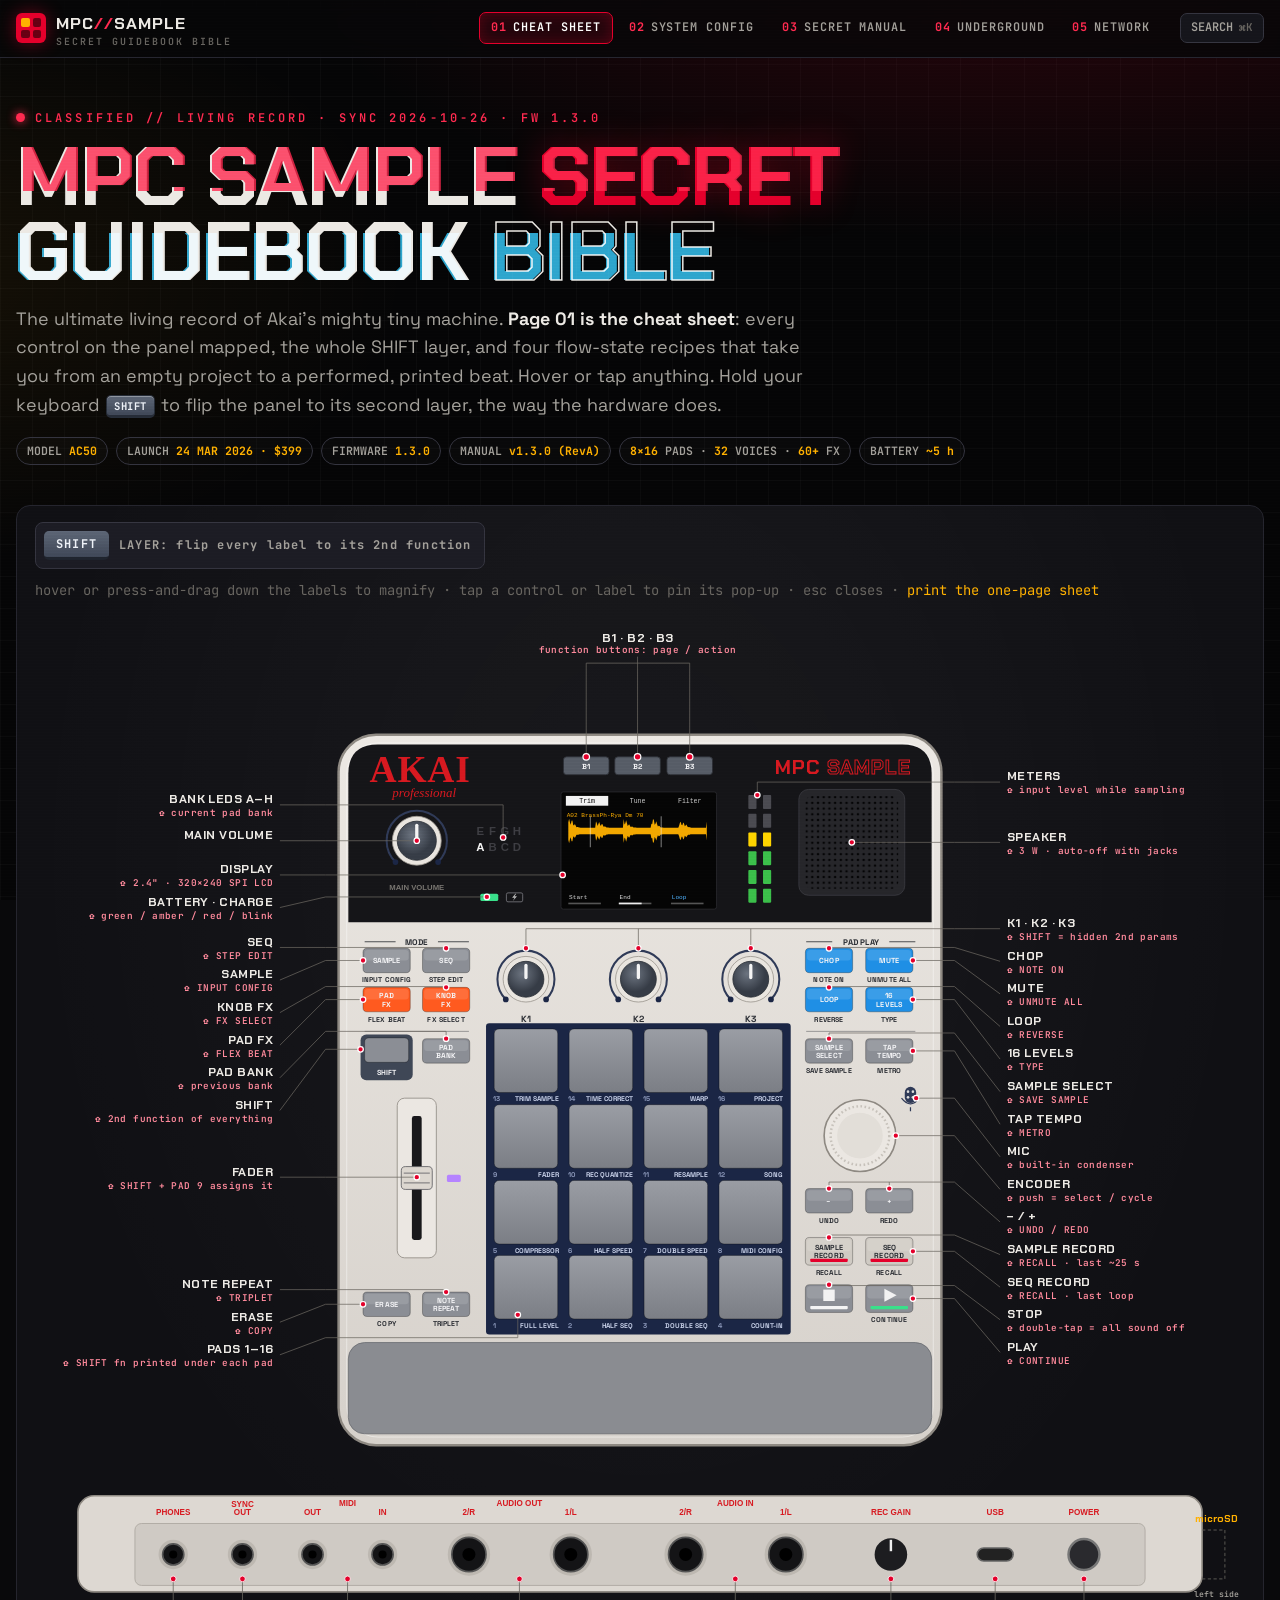
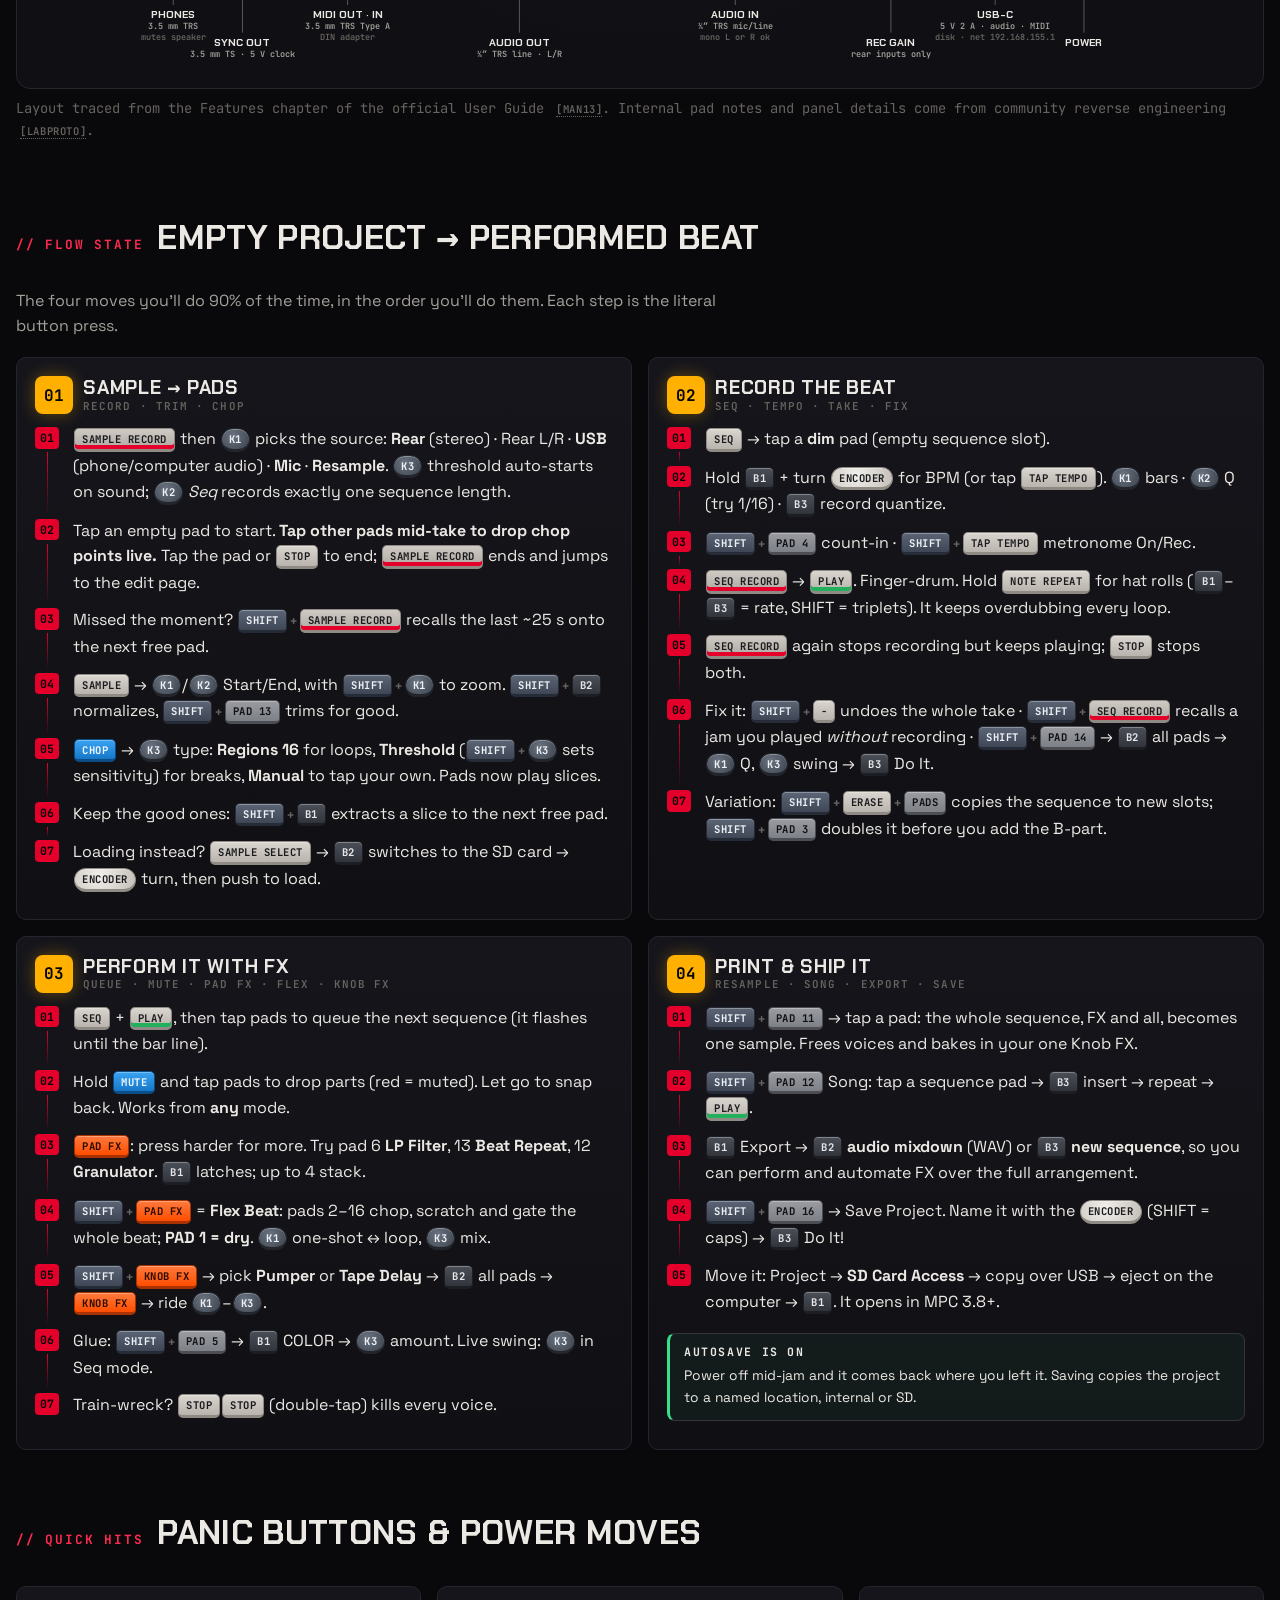
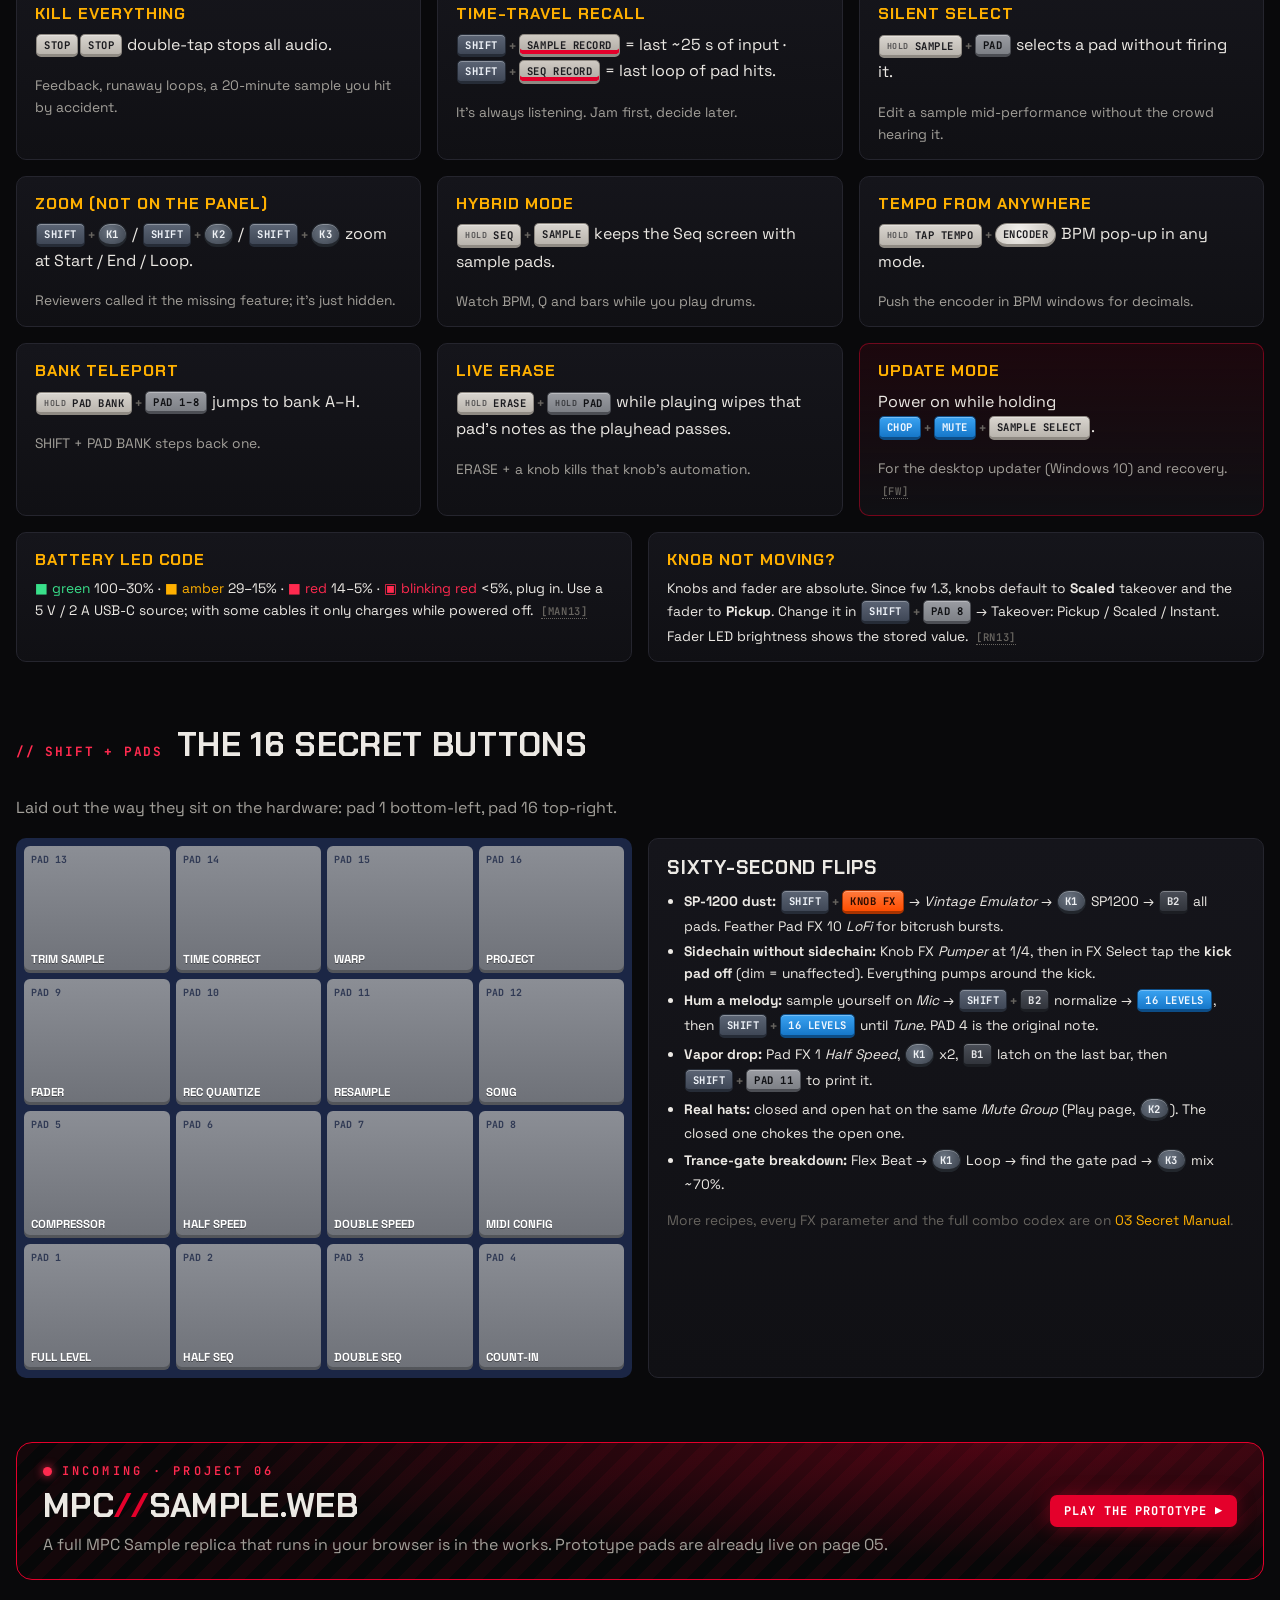
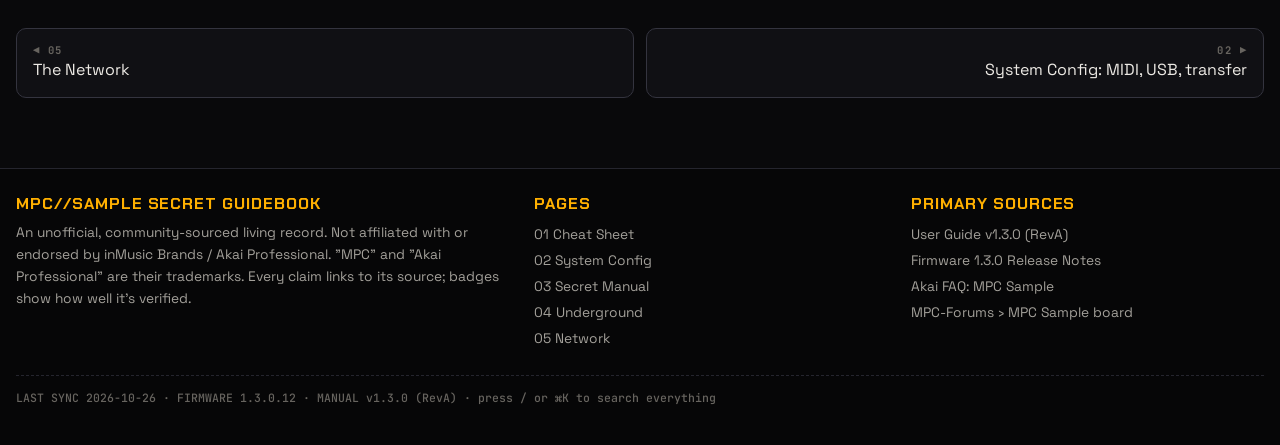
==== commit 6c541e06: "Dock-style label magnifier, pop-up inside the chassis Synced from Hermes-Jetson html/MPCsample (b49c" ====
--- a/index.html
+++ b/index.html
@@ -49,7 +49,7 @@
     <div class="panel-shell">
       <div class="panel-tools">
         <button class="shift-toggle" id="shift-toggle" type="button" aria-pressed="false"><span class="cap">SHIFT</span>LAYER: flip every label to its 2nd function</button>
-        <span class="faint small mono">hover any control for its pop-up · click to pin · esc closes · <a href="#" onclick="window.print();return false;">print the one-page sheet</a></span>
+        <span class="faint small mono">hover or press-and-drag down the labels to magnify · tap a control or label to pin its pop-up · esc closes · <a href="#" onclick="window.print();return false;">print the one-page sheet</a></span>
       </div>
       <div class="panel-stage" id="panel-stage">
         <div id="panel-host" aria-live="off"></div>
@@ -57,6 +57,17 @@
       </div>
       <div id="rear" data-search="Rear panel jacks">
         <div id="rear-host"></div>
+        <ul class="rear-list" aria-label="Rear panel connections">
+          <li><b>PHONES</b><span>3.5 mm TRS. Plugging in mutes the speaker.</span></li>
+          <li><b>SYNC OUT</b><span>3.5 mm TS, 5 V clock pulses. PPQN set in MIDI Config.</span></li>
+          <li><b>MIDI OUT · IN</b><span>3.5 mm TRS <b>Type A</b>. Needs TRS-A ↔ DIN adapters.</span></li>
+          <li><b>AUDIO OUT</b><span>¼″ TRS line outs, L/R.</span></li>
+          <li><b>AUDIO IN</b><span>¼″ TRS mic/line. Rear L or R works mono.</span></li>
+          <li><b>REC GAIN</b><span>Input level for the rear inputs only.</span></li>
+          <li><b>USB-C</b><span>5 V 2 A power · audio · MIDI · SD disk · web updater at 192.168.155.1.</span></li>
+          <li><b>POWER</b><span>Hold to force off if frozen.</span></li>
+          <li><b>microSD</b><span>Left side of the unit.</span></li>
+        </ul>
       </div>
     </div>
     <p class="faint small mono" style="margin-top:8px">Layout traced from the Features chapter of the official User Guide <a class="src" data-s="man13"></a>. Internal pad notes and panel details come from community reverse engineering <a class="src" data-s="labproto"></a>.</p>
--- a/assets/mpc.css
+++ b/assets/mpc.css
@@ -272,20 +272,26 @@
 #panel-svg .ctl:hover .body, #panel-svg .ctl.hot .body { filter: drop-shadow(0 0 6px rgba(255,176,0,.9)); }
 #panel-svg .lead { fill: none; stroke: #6b6860; stroke-width: 1.2; opacity: .75; transition: stroke .15s, opacity .15s; }
 #panel-svg .dot { fill: var(--red); stroke: #fff; stroke-width: 1.5; }
-#panel-svg .lbl { cursor: pointer; }
-#panel-svg .lbl .t1 { font: 700 15px var(--display); fill: var(--ink); letter-spacing: .04em; }
-#panel-svg .lbl .t2 { font: 600 11.5px var(--mono); fill: var(--ink-faint); letter-spacing: .04em; }
-#panel-svg .lbl .t2.has { fill: #ff8a9c; }
+.panel-labels { position: absolute; left: 0; top: 0; width: 100%; height: auto; z-index: 7; pointer-events: none; overflow: visible; }
+#panel-labels .lbl { outline: none; }
+#panel-labels .lbl:focus-visible .pill { opacity: 1 !important; stroke: var(--red-2); }
+#panel-labels .lbl .pill { fill: rgba(6, 7, 9, .94); stroke: var(--amber); stroke-width: 1.3; opacity: 0; }
+#panel-labels .lbl .t2 { transition: opacity .12s; }
+.mag-strip { position: absolute; top: 0; bottom: 0; z-index: 8; touch-action: none; cursor: zoom-in; -webkit-tap-highlight-color: transparent; }
+#panel-labels .lbl .t1 { font: 700 15px var(--display); fill: var(--ink); letter-spacing: .04em; }
+#panel-labels .lbl .t2 { font: 600 11.5px var(--mono); fill: var(--ink-faint); letter-spacing: .04em; }
+#panel-labels .lbl .t2.has { fill: #ff8a9c; }
 #panel-svg .grp.hot .lead { stroke: var(--amber); opacity: 1; stroke-width: 2; }
-#panel-svg .grp.hot .lbl .t1 { fill: var(--amber); }
+#panel-labels .lbl.hot .t1 { fill: var(--amber); }
 #panel-svg .legend-txt { font: 700 8.6px var(--sans); fill: #2a2d33; letter-spacing: .02em; }
 #panel-svg .pad-txt { font: 700 8.4px var(--sans); fill: #c9d2ea; }
 #panel-svg .pad-num { font: 700 8.4px var(--sans); fill: #8f9bbd; }
 #panel-svg .btn-txt { font: 700 9px var(--sans); fill: #f4f4f6; letter-spacing: .02em; }
 #panel-svg .btn-txt.dark { fill: #2a2d33; }
-body.shift-on #panel-svg .lbl .t1 { fill: var(--ink-faint); }
-body.shift-on #panel-svg .lbl .t2 { fill: var(--ink-faint); }
-body.shift-on #panel-svg .lbl .t2.has { fill: #ff4a63; font-size: 14px; font-weight: 700; }
+body.shift-on #panel-labels .lbl .t1 { fill: var(--ink-faint); }
+body.shift-on #panel-labels .lbl .t2 { fill: var(--ink-faint); }
+body.shift-on #panel-labels .lbl .t2.has { fill: #ff4a63; font-size: 14px; font-weight: 700; }
+body.shift-on #panel-labels .lbl.hot .t1 { fill: var(--amber); }
 body.shift-on #panel-svg .shift-legend { fill: #e4002b !important; }
 body.shift-on #panel-svg .pad-txt { fill: #ff6b81; }
 body.shift-on #panel-svg .shift-cap rect { fill: #e4002b; }
@@ -298,7 +304,7 @@
   box-shadow: 0 22px 60px rgba(0,0,0,.65), 0 0 28px rgba(255,176,0,.16);
   opacity: 0; visibility: hidden; transform: translateY(6px) scale(.98); transform-origin: top left;
   transition: opacity .12s ease, transform .12s ease, visibility 0s linear .12s;
-  pointer-events: none;
+  pointer-events: none; overflow-y: auto; overscroll-behavior: contain;
 }
 .panel-pop.show { opacity: 1; visibility: visible; transform: none; transition: opacity .12s ease, transform .12s ease; }
 .panel-pop.pinned { pointer-events: auto; border-color: var(--red-2); box-shadow: 0 22px 60px rgba(0,0,0,.7), 0 0 30px rgba(228,0,43,.3); }
@@ -310,6 +316,15 @@
 .panel-pop .pi-x { position: absolute; top: 9px; right: 9px; width: 26px; height: 26px; border-radius: 6px; border: 1px solid var(--line-2); background: var(--panel-3); color: var(--ink-dim); font: 700 .8rem/1 var(--mono); cursor: pointer; display: none; }
 .panel-pop.pinned .pi-x { display: block; }
 .panel-pop .pi-x:hover { color: #fff; border-color: var(--red-2); }
+.panel-pop.compact { grid-template-columns: minmax(0, 1fr); gap: 2px; padding: 10px 11px 9px; border-radius: 10px; }
+.panel-pop.compact .pi-name { font-size: .95rem; }
+.panel-pop.compact .pi-k { line-height: 1.6; margin-top: 4px; }
+.panel-pop.compact .pi-v { font-size: .78rem; line-height: 1.45; }
+.panel-pop.compact kbd.k { font-size: .56rem; padding: 3px 5px 2px; }
+.panel-pop.compact .pi-x { top: 6px; right: 6px; width: 24px; height: 24px; }
+.rear-list { display: none; list-style: none; margin: 12px 0 0; padding: 0; grid-template-columns: minmax(0, 1fr); gap: 6px; }
+.rear-list li { display: grid; grid-template-columns: 7.5em minmax(0, 1fr); gap: 10px; margin: 0; padding: 9px 12px; border: 1px solid var(--line); border-radius: 8px; background: var(--panel-2); font-size: .85rem; }
+.rear-list b { font: 700 .8rem/1.4 var(--display); color: var(--amber); letter-spacing: .04em; }
 .rear-svg { width: 100%; height: auto; display: block; margin-top: 8px; }
 
 .padgrid { display: grid; grid-template-columns: repeat(4, 1fr); gap: 6px; background: var(--navy); padding: 8px; border-radius: 10px; }
@@ -420,6 +435,15 @@
   .g2, .g3 { grid-template-columns: minmax(0,1fr); }
   .foot-in { grid-template-columns: minmax(0,1fr); }
   .brand small { display: none; }
+}
+@media (max-width: 700px) {
+  .panel-shell { margin: 0 -16px; border-radius: 0; border-left: 0; border-right: 0; padding: 10px 0 12px; }
+  .panel-tools { padding: 4px 14px 10px; }
+  #panel-labels .lbl .t1 { font-size: 23px; }
+  #panel-labels .lbl .t2 { font-size: 15px; }
+  body.shift-on #panel-labels .lbl .t2.has { font-size: 17px; }
+  .rear-svg { display: none; }
+  .rear-list { display: grid; margin: 12px 14px 0; }
 }
 @media (max-width: 560px) {
   .g4 { grid-template-columns: minmax(0,1fr); }
@@ -449,9 +473,10 @@
   .card { padding: 2.5mm; }
   .print-grid { display: grid !important; grid-template-columns: 1.15fr .85fr; gap: 4mm; }
   .print-break { break-before: page; }
-  #panel-svg .lbl .t1 { fill: #111 !important; }
-  #panel-svg .lbl .t2 { fill: #555 !important; }
-  #panel-svg .lbl .t2.has { fill: #c4001f !important; }
+  #panel-labels .lbl .t1 { fill: #111 !important; }
+  #panel-labels .lbl .t2 { fill: #555 !important; opacity: 1 !important; }
+  #panel-labels .lbl .t2.has { fill: #c4001f !important; }
+  #panel-labels .lbl .pill, .mag-strip { display: none !important; }
   #panel-svg .lead { stroke: #777 !important; }
   a { color: #111; }
   .src { display: none; }
